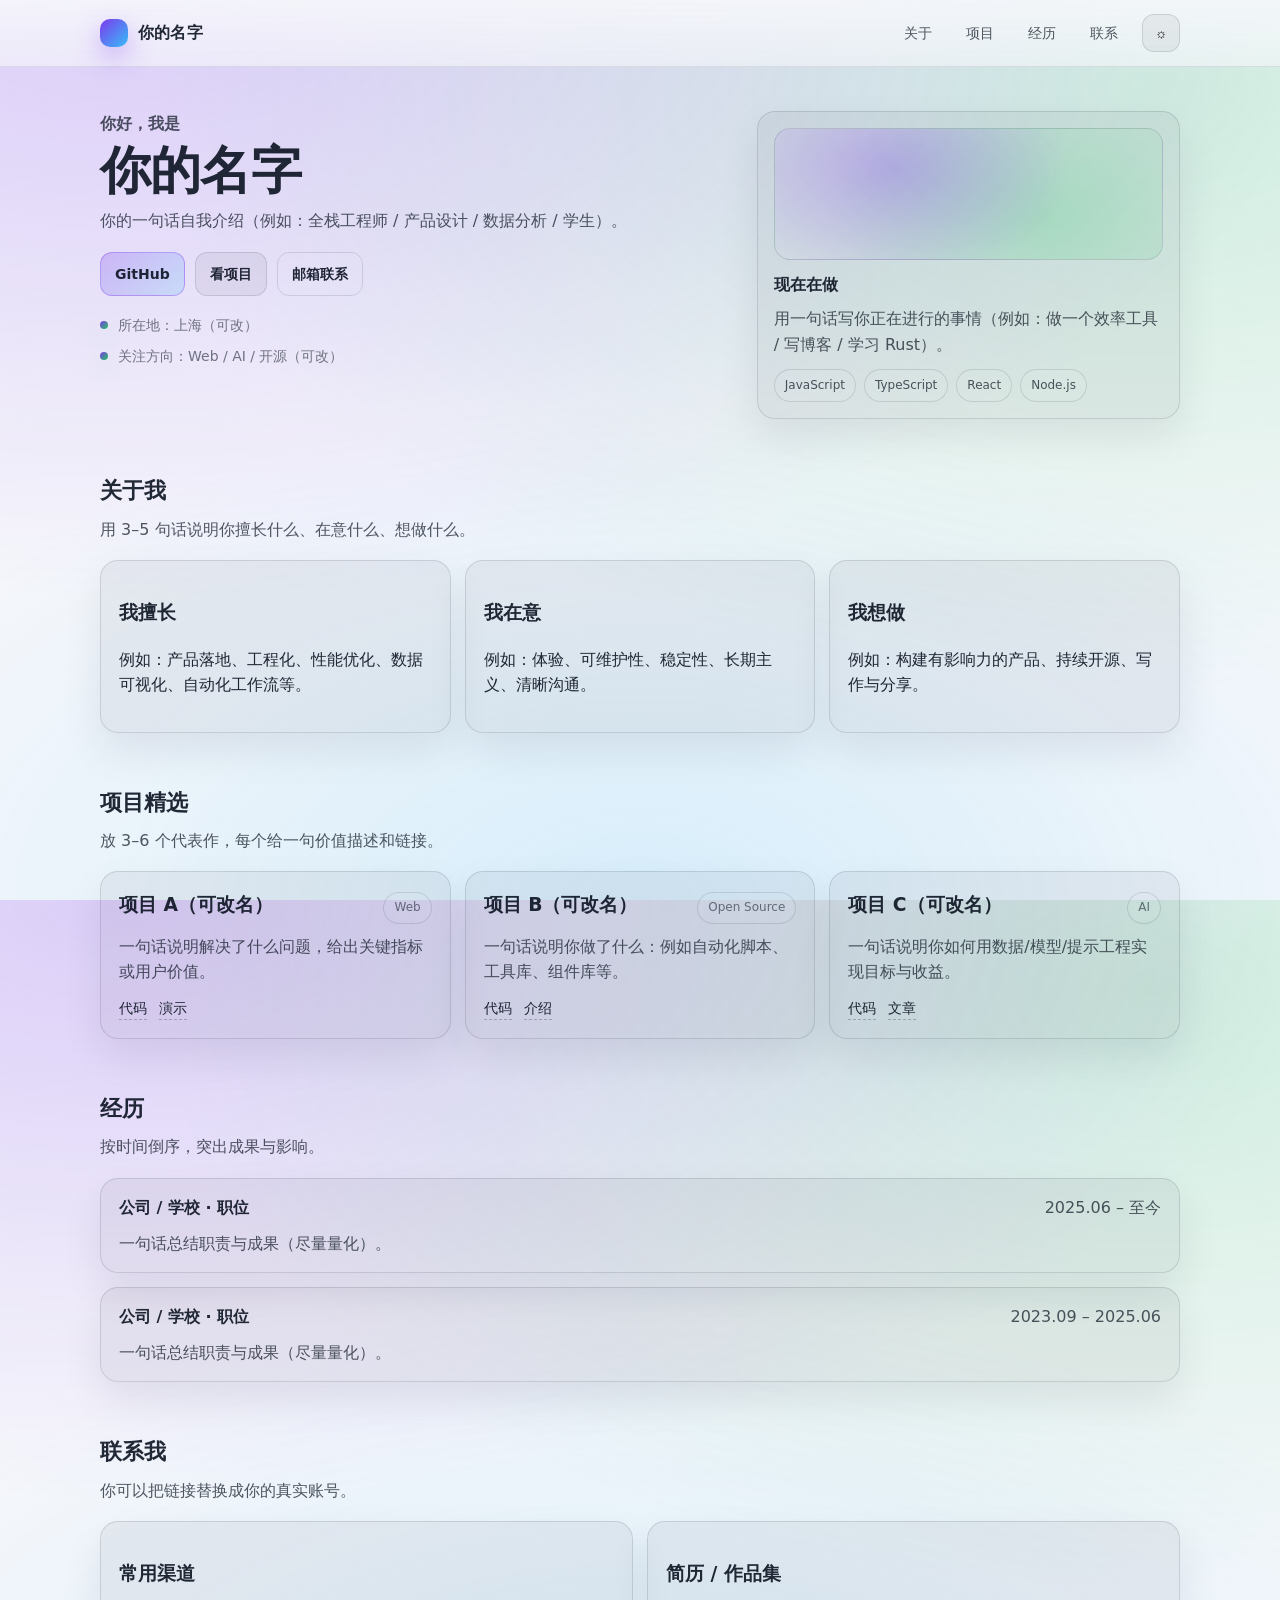
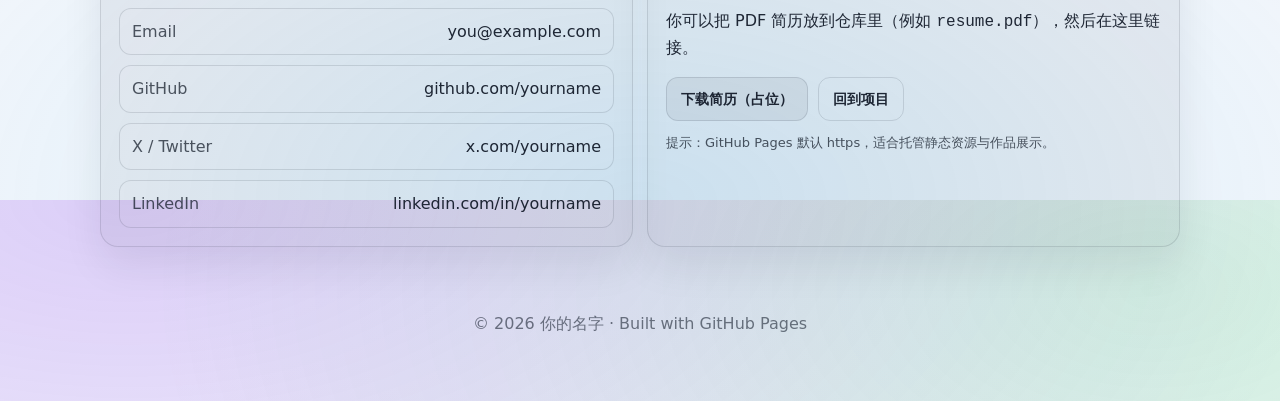
==== public/index.html @ fe791e88 "Init personal homepage" ====
<!doctype html>
<html lang="zh-CN">
  <head>
    <meta charset="UTF-8" />
    <meta name="viewport" content="width=device-width, initial-scale=1" />
    <meta name="color-scheme" content="light dark" />

    <title>你的名字 · 个人主页</title>
    <meta
      name="description"
      content="你的名字的个人主页：关于我、项目、经历与联系方式。"
    />

    <meta property="og:title" content="你的名字 · 个人主页" />
    <meta
      property="og:description"
      content="关于我、项目、经历与联系方式。"
    />
    <meta property="og:type" content="website" />

    <link rel="icon" href="./assets/favicon.svg" type="image/svg+xml" />
    <link rel="stylesheet" href="./assets/style.css" />
    <script defer src="./assets/main.js"></script>
  </head>

  <body>
    <a class="skip" href="#content">跳到主要内容</a>

    <header class="top">
      <div class="container top-inner">
        <a class="brand" href="/" aria-label="返回首页">
          <span class="brand-mark" aria-hidden="true"></span>
          <span class="brand-text">你的名字</span>
        </a>

        <nav class="nav" aria-label="主导航">
          <a href="#about">关于</a>
          <a href="#projects">项目</a>
          <a href="#timeline">经历</a>
          <a href="#contact">联系</a>
          <button class="icon-btn" type="button" data-theme-toggle>
            <span class="icon" aria-hidden="true">☾</span>
            <span class="sr-only">切换主题</span>
          </button>
        </nav>
      </div>
    </header>

    <main id="content" class="container">
      <section class="hero">
        <div class="hero-grid">
          <div>
            <p class="kicker">你好，我是</p>
            <h1 class="title">你的名字</h1>
            <p class="subtitle">
              你的一句话自我介绍（例如：全栈工程师 / 产品设计 / 数据分析 / 学生）。
            </p>

            <div class="cta">
              <a class="btn primary" href="https://github.com/yourname" target="_blank" rel="noreferrer">
                GitHub
              </a>
              <a class="btn" href="#projects">看项目</a>
              <a class="btn ghost" href="mailto:you@example.com">邮箱联系</a>
            </div>

            <ul class="meta">
              <li>
                <span class="dot" aria-hidden="true"></span>
                <span>所在地：上海（可改）</span>
              </li>
              <li>
                <span class="dot" aria-hidden="true"></span>
                <span>关注方向：Web / AI / 开源（可改）</span>
              </li>
            </ul>
          </div>

          <aside class="card hero-card" aria-label="快速信息">
            <div class="avatar" role="img" aria-label="头像占位"></div>
            <div class="hero-card-body">
              <p class="hero-card-title">现在在做</p>
              <p class="hero-card-text">
                用一句话写你正在进行的事情（例如：做一个效率工具 / 写博客 / 学习 Rust）。
              </p>
              <div class="chips" aria-label="技能标签">
                <span class="chip">JavaScript</span>
                <span class="chip">TypeScript</span>
                <span class="chip">React</span>
                <span class="chip">Node.js</span>
              </div>
            </div>
          </aside>
        </div>
      </section>

      <section id="about" class="section">
        <div class="section-head">
          <h2>关于我</h2>
          <p>用 3–5 句话说明你擅长什么、在意什么、想做什么。</p>
        </div>

        <div class="grid-3">
          <article class="card">
            <h3>我擅长</h3>
            <p>
              例如：产品落地、工程化、性能优化、数据可视化、自动化工作流等。
            </p>
          </article>
          <article class="card">
            <h3>我在意</h3>
            <p>例如：体验、可维护性、稳定性、长期主义、清晰沟通。</p>
          </article>
          <article class="card">
            <h3>我想做</h3>
            <p>例如：构建有影响力的产品、持续开源、写作与分享。</p>
          </article>
        </div>
      </section>

      <section id="projects" class="section">
        <div class="section-head">
          <h2>项目精选</h2>
          <p>放 3–6 个代表作，每个给一句价值描述和链接。</p>
        </div>

        <div class="project-list" data-projects>
          <article class="card project">
            <div class="project-top">
              <h3>项目 A（可改名）</h3>
              <span class="pill">Web</span>
            </div>
            <p>一句话说明解决了什么问题，给出关键指标或用户价值。</p>
            <div class="links">
              <a href="https://github.com/yourname/project-a" target="_blank" rel="noreferrer"
                >代码</a
              >
              <a href="https://example.com" target="_blank" rel="noreferrer">演示</a>
            </div>
          </article>

          <article class="card project">
            <div class="project-top">
              <h3>项目 B（可改名）</h3>
              <span class="pill">Open Source</span>
            </div>
            <p>一句话说明你做了什么：例如自动化脚本、工具库、组件库等。</p>
            <div class="links">
              <a href="https://github.com/yourname/project-b" target="_blank" rel="noreferrer"
                >代码</a
              >
              <a href="https://example.com" target="_blank" rel="noreferrer">介绍</a>
            </div>
          </article>

          <article class="card project">
            <div class="project-top">
              <h3>项目 C（可改名）</h3>
              <span class="pill">AI</span>
            </div>
            <p>一句话说明你如何用数据/模型/提示工程实现目标与收益。</p>
            <div class="links">
              <a href="https://github.com/yourname/project-c" target="_blank" rel="noreferrer"
                >代码</a
              >
              <a href="https://example.com" target="_blank" rel="noreferrer">文章</a>
            </div>
          </article>
        </div>
      </section>

      <section id="timeline" class="section">
        <div class="section-head">
          <h2>经历</h2>
          <p>按时间倒序，突出成果与影响。</p>
        </div>

        <ol class="timeline">
          <li class="card timeline-item">
            <div class="timeline-head">
              <h3>公司 / 学校 · 职位</h3>
              <span class="muted">2025.06 – 至今</span>
            </div>
            <p>一句话总结职责与成果（尽量量化）。</p>
          </li>
          <li class="card timeline-item">
            <div class="timeline-head">
              <h3>公司 / 学校 · 职位</h3>
              <span class="muted">2023.09 – 2025.06</span>
            </div>
            <p>一句话总结职责与成果（尽量量化）。</p>
          </li>
        </ol>
      </section>

      <section id="contact" class="section">
        <div class="section-head">
          <h2>联系我</h2>
          <p>你可以把链接替换成你的真实账号。</p>
        </div>

        <div class="grid-2">
          <div class="card">
            <h3>常用渠道</h3>
            <ul class="contact">
              <li>
                <span class="muted">Email</span>
                <a href="mailto:you@example.com">you@example.com</a>
              </li>
              <li>
                <span class="muted">GitHub</span>
                <a href="https://github.com/yourname" target="_blank" rel="noreferrer"
                  >github.com/yourname</a
                >
              </li>
              <li>
                <span class="muted">X / Twitter</span>
                <a href="https://x.com/yourname" target="_blank" rel="noreferrer"
                  >x.com/yourname</a
                >
              </li>
              <li>
                <span class="muted">LinkedIn</span>
                <a
                  href="https://www.linkedin.com/in/yourname"
                  target="_blank"
                  rel="noreferrer"
                  >linkedin.com/in/yourname</a
                >
              </li>
            </ul>
          </div>

          <div class="card">
            <h3>简历 / 作品集</h3>
            <p>
              你可以把 PDF 简历放到仓库里（例如 <code>resume.pdf</code>），然后在这里链接。
            </p>
            <div class="cta">
              <a class="btn" href="#" aria-disabled="true">下载简历（占位）</a>
              <a class="btn ghost" href="#projects">回到项目</a>
            </div>
            <p class="fine muted">
              提示：GitHub Pages 默认 https，适合托管静态资源与作品展示。
            </p>
          </div>
        </div>
      </section>

      <footer class="footer">
        <p>
          © <span data-year></span> 你的名字 · Built with GitHub Pages
        </p>
      </footer>
    </main>
  </body>
</html>
---- public/assets/style.css ----
:root {
  --bg: #0b1220;
  --panel: rgba(255, 255, 255, 0.06);
  --panel-strong: rgba(255, 255, 255, 0.1);
  --text: rgba(255, 255, 255, 0.9);
  --muted: rgba(255, 255, 255, 0.7);
  --faint: rgba(255, 255, 255, 0.55);
  --border: rgba(255, 255, 255, 0.12);
  --brand: #7c3aed;
  --brand-2: #22c55e;
  --shadow: 0 18px 40px rgba(0, 0, 0, 0.35);

  --radius: 18px;
  --radius-sm: 12px;
  --max: 1080px;

  --font: ui-sans-serif, system-ui, -apple-system, "Segoe UI", Roboto,
    "PingFang SC", "Hiragino Sans GB", "Noto Sans CJK SC", "Microsoft YaHei",
    "Helvetica Neue", Arial, "Apple Color Emoji", "Segoe UI Emoji";
}

html[data-theme="light"] {
  --bg: #f6f7fb;
  --panel: rgba(10, 18, 32, 0.05);
  --panel-strong: rgba(10, 18, 32, 0.08);
  --text: rgba(10, 18, 32, 0.9);
  --muted: rgba(10, 18, 32, 0.7);
  --faint: rgba(10, 18, 32, 0.55);
  --border: rgba(10, 18, 32, 0.12);
  --shadow: 0 18px 40px rgba(10, 18, 32, 0.08);
}

* {
  box-sizing: border-box;
}

html,
body {
  height: 100%;
}

body {
  margin: 0;
  font-family: var(--font);
  color: var(--text);
  background:
    radial-gradient(1200px 600px at 10% 0%, rgba(124, 58, 237, 0.22), transparent),
    radial-gradient(1000px 600px at 90% 10%, rgba(34, 197, 94, 0.18), transparent),
    radial-gradient(900px 500px at 50% 100%, rgba(56, 189, 248, 0.16), transparent),
    var(--bg);
  line-height: 1.6;
}

a {
  color: inherit;
  text-decoration: none;
}

a:hover {
  text-decoration: underline;
}

.container {
  width: min(var(--max), calc(100% - 40px));
  margin: 0 auto;
}

.skip {
  position: absolute;
  left: -999px;
  top: 12px;
  padding: 10px 12px;
  background: var(--panel-strong);
  border: 1px solid var(--border);
  border-radius: 10px;
}

.skip:focus {
  left: 12px;
}

.top {
  position: sticky;
  top: 0;
  z-index: 10;
  backdrop-filter: blur(14px);
  background: linear-gradient(
    to bottom,
    rgba(5, 10, 18, 0.65),
    rgba(5, 10, 18, 0.25)
  );
  border-bottom: 1px solid var(--border);
}

html[data-theme="light"] .top {
  background: linear-gradient(
    to bottom,
    rgba(246, 247, 251, 0.9),
    rgba(246, 247, 251, 0.6)
  );
}

.top-inner {
  display: flex;
  align-items: center;
  justify-content: space-between;
  padding: 14px 0;
  gap: 14px;
}

.brand {
  display: flex;
  align-items: center;
  gap: 10px;
  font-weight: 700;
  letter-spacing: 0.2px;
}

.brand-mark {
  width: 28px;
  height: 28px;
  border-radius: 10px;
  background: linear-gradient(135deg, var(--brand), #38bdf8);
  box-shadow: 0 10px 26px rgba(124, 58, 237, 0.35);
}

.nav {
  display: flex;
  align-items: center;
  gap: 14px;
  font-size: 14px;
}

.nav a {
  padding: 8px 10px;
  border-radius: 10px;
  color: var(--muted);
  text-decoration: none;
}

.nav a:hover {
  background: var(--panel);
  color: var(--text);
}

.icon-btn {
  display: inline-flex;
  align-items: center;
  justify-content: center;
  width: 38px;
  height: 38px;
  border-radius: 12px;
  border: 1px solid var(--border);
  background: var(--panel);
  cursor: pointer;
}

.icon-btn:hover {
  background: var(--panel-strong);
}

.sr-only {
  position: absolute;
  width: 1px;
  height: 1px;
  padding: 0;
  margin: -1px;
  overflow: hidden;
  clip: rect(0, 0, 0, 0);
  white-space: nowrap;
  border: 0;
}

.hero {
  padding: 44px 0 10px;
}

.hero-grid {
  display: grid;
  grid-template-columns: 1.5fr 1fr;
  gap: 22px;
  align-items: start;
}

.kicker {
  margin: 0 0 6px;
  color: var(--muted);
  font-weight: 600;
}

.title {
  margin: 0 0 10px;
  font-size: clamp(38px, 4vw, 56px);
  line-height: 1.08;
  letter-spacing: -0.8px;
}

.subtitle {
  margin: 0 0 18px;
  color: var(--muted);
  font-size: 16px;
  max-width: 60ch;
}

.cta {
  display: flex;
  flex-wrap: wrap;
  gap: 10px;
  align-items: center;
}

.btn {
  display: inline-flex;
  align-items: center;
  justify-content: center;
  padding: 10px 14px;
  border-radius: 12px;
  border: 1px solid var(--border);
  background: var(--panel);
  text-decoration: none;
  font-weight: 600;
  font-size: 14px;
  gap: 8px;
}

.btn:hover {
  background: var(--panel-strong);
  text-decoration: none;
}

.btn.primary {
  border-color: rgba(124, 58, 237, 0.35);
  background: linear-gradient(135deg, rgba(124, 58, 237, 0.25), rgba(56, 189, 248, 0.18));
}

.btn.ghost {
  background: transparent;
}

.meta {
  margin: 18px 0 0;
  padding: 0;
  list-style: none;
  display: grid;
  gap: 8px;
  color: var(--faint);
  font-size: 14px;
}

.meta li {
  display: flex;
  align-items: center;
  gap: 10px;
}

.dot {
  width: 8px;
  height: 8px;
  border-radius: 999px;
  background: linear-gradient(135deg, var(--brand), var(--brand-2));
  box-shadow: 0 10px 20px rgba(34, 197, 94, 0.2);
}

.card {
  background: var(--panel);
  border: 1px solid var(--border);
  border-radius: var(--radius);
  padding: 18px;
  box-shadow: var(--shadow);
}

.hero-card {
  padding: 16px;
}

.avatar {
  height: 132px;
  border-radius: 16px;
  border: 1px solid var(--border);
  background:
    radial-gradient(180px 120px at 30% 30%, rgba(124, 58, 237, 0.3), transparent),
    radial-gradient(220px 160px at 70% 70%, rgba(34, 197, 94, 0.22), transparent),
    linear-gradient(135deg, rgba(255, 255, 255, 0.08), rgba(255, 255, 255, 0.02));
}

.hero-card-body {
  padding-top: 12px;
}

.hero-card-title {
  margin: 0;
  font-weight: 800;
}

.hero-card-text {
  margin: 8px 0 12px;
  color: var(--muted);
}

.chips {
  display: flex;
  flex-wrap: wrap;
  gap: 8px;
}

.chip {
  padding: 6px 10px;
  border-radius: 999px;
  border: 1px solid var(--border);
  background: rgba(255, 255, 255, 0.04);
  font-size: 12px;
  color: var(--muted);
}

.section {
  padding: 44px 0 8px;
}

.section-head {
  display: grid;
  gap: 8px;
  margin-bottom: 18px;
}

.section-head h2,
.section-head h1 {
  margin: 0;
  font-size: 22px;
}

.section-head p {
  margin: 0;
  color: var(--muted);
}

.grid-3 {
  display: grid;
  grid-template-columns: repeat(3, 1fr);
  gap: 14px;
}

.grid-2 {
  display: grid;
  grid-template-columns: 1fr 1fr;
  gap: 14px;
}

.project-list {
  display: grid;
  grid-template-columns: repeat(3, 1fr);
  gap: 14px;
}

.project-top {
  display: flex;
  align-items: baseline;
  justify-content: space-between;
  gap: 10px;
}

.project h3 {
  margin: 0;
}

.project p {
  margin: 10px 0 12px;
  color: var(--muted);
}

.pill {
  font-size: 12px;
  padding: 5px 10px;
  border-radius: 999px;
  border: 1px solid var(--border);
  color: var(--faint);
  background: rgba(255, 255, 255, 0.03);
  white-space: nowrap;
}

.links {
  display: flex;
  gap: 12px;
  font-size: 14px;
}

.links a {
  color: var(--text);
  text-decoration: none;
  border-bottom: 1px dashed rgba(255, 255, 255, 0.25);
}

html[data-theme="light"] .links a {
  border-bottom-color: rgba(10, 18, 32, 0.25);
}

.links a:hover {
  border-bottom-style: solid;
}

.timeline {
  list-style: none;
  padding: 0;
  margin: 0;
  display: grid;
  gap: 14px;
}

.timeline-item {
  padding: 16px 18px;
}

.timeline-head {
  display: flex;
  align-items: baseline;
  justify-content: space-between;
  gap: 14px;
}

.timeline-item h3 {
  margin: 0;
  font-size: 16px;
}

.timeline-item p {
  margin: 10px 0 0;
  color: var(--muted);
}

.muted {
  color: var(--muted);
}

.fine {
  margin: 12px 0 0;
  font-size: 13px;
}

.contact {
  margin: 0;
  padding: 0;
  list-style: none;
  display: grid;
  gap: 10px;
}

.contact li {
  display: flex;
  align-items: center;
  justify-content: space-between;
  gap: 12px;
  padding: 10px 12px;
  border: 1px solid var(--border);
  border-radius: var(--radius-sm);
  background: rgba(255, 255, 255, 0.03);
}

.footer {
  padding: 40px 0 48px;
  color: var(--faint);
  text-align: center;
}

code {
  font-family: ui-monospace, SFMono-Regular, Menlo, Monaco, Consolas,
    "Liberation Mono", "Courier New", monospace;
}

@media (max-width: 920px) {
  .hero-grid {
    grid-template-columns: 1fr;
  }
  .project-list {
    grid-template-columns: 1fr;
  }
  .grid-3 {
    grid-template-columns: 1fr;
  }
  .grid-2 {
    grid-template-columns: 1fr;
  }
  .nav a {
    display: none;
  }
}
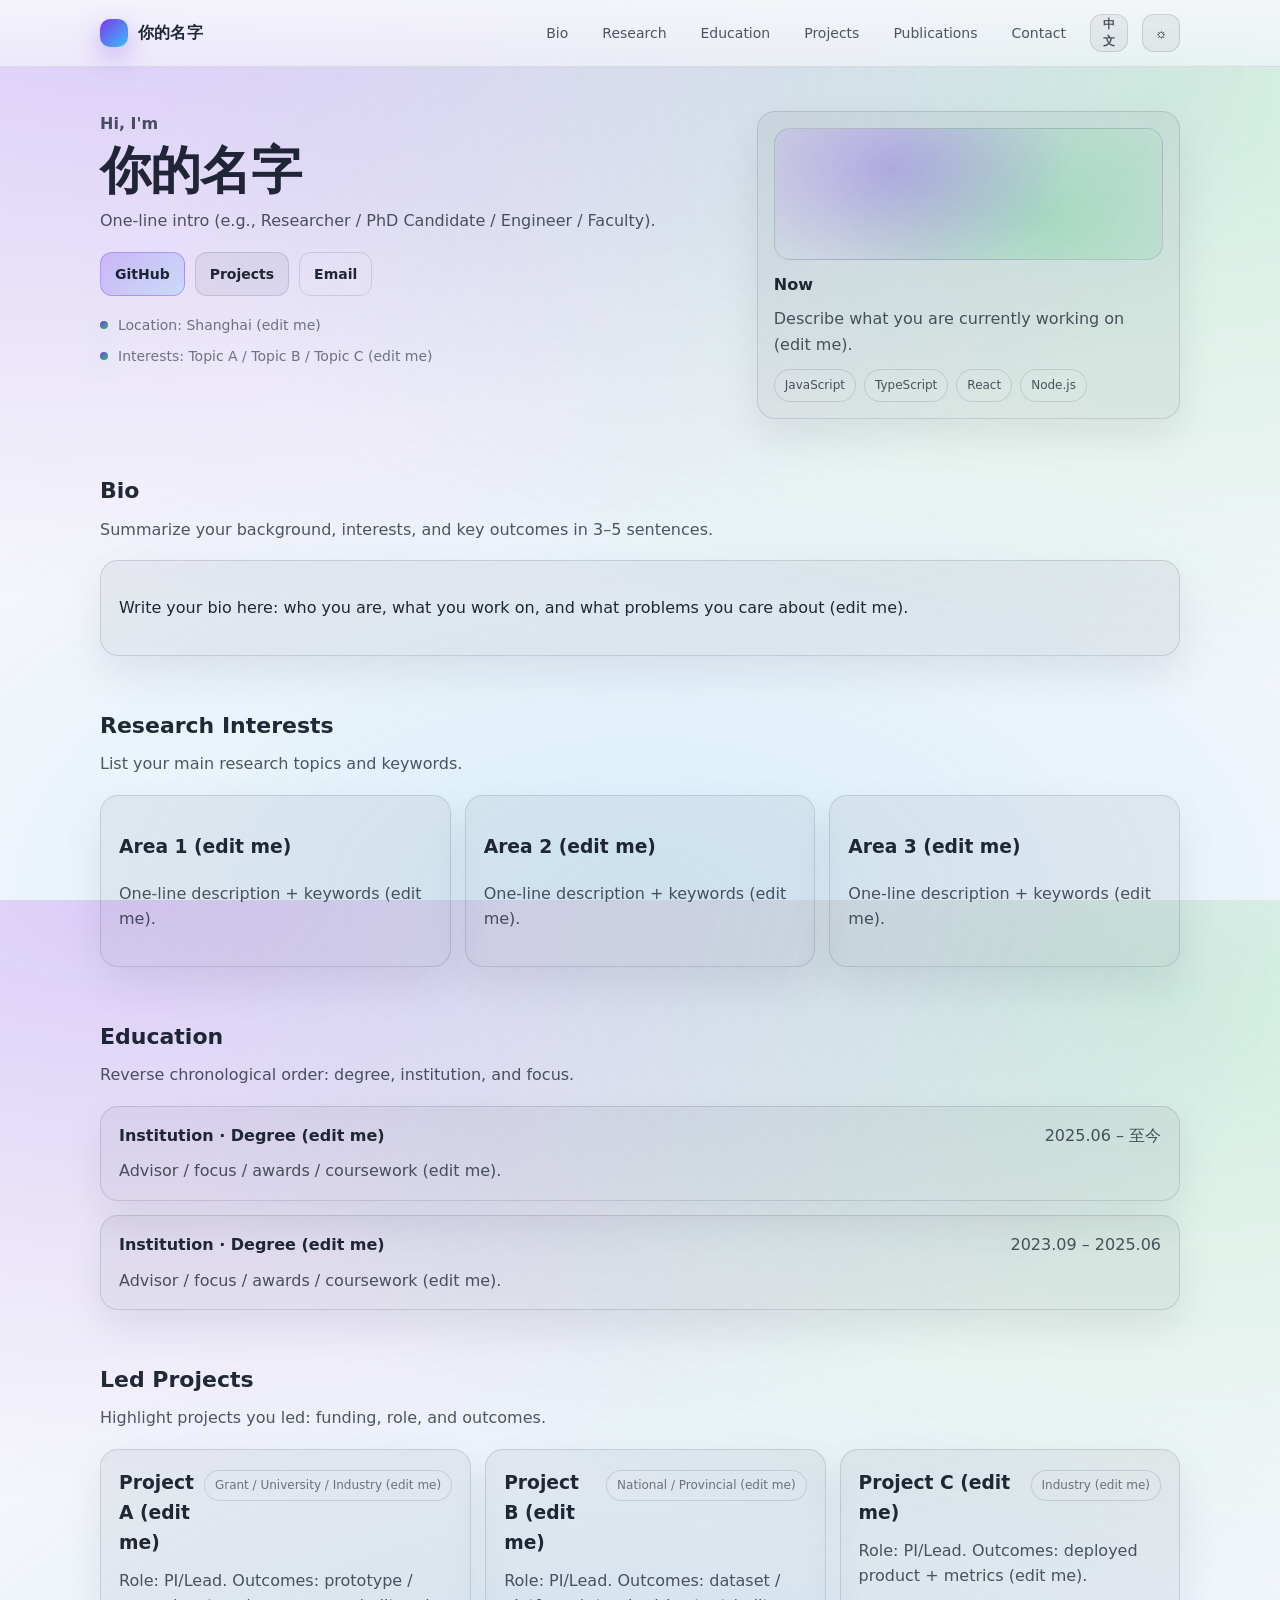
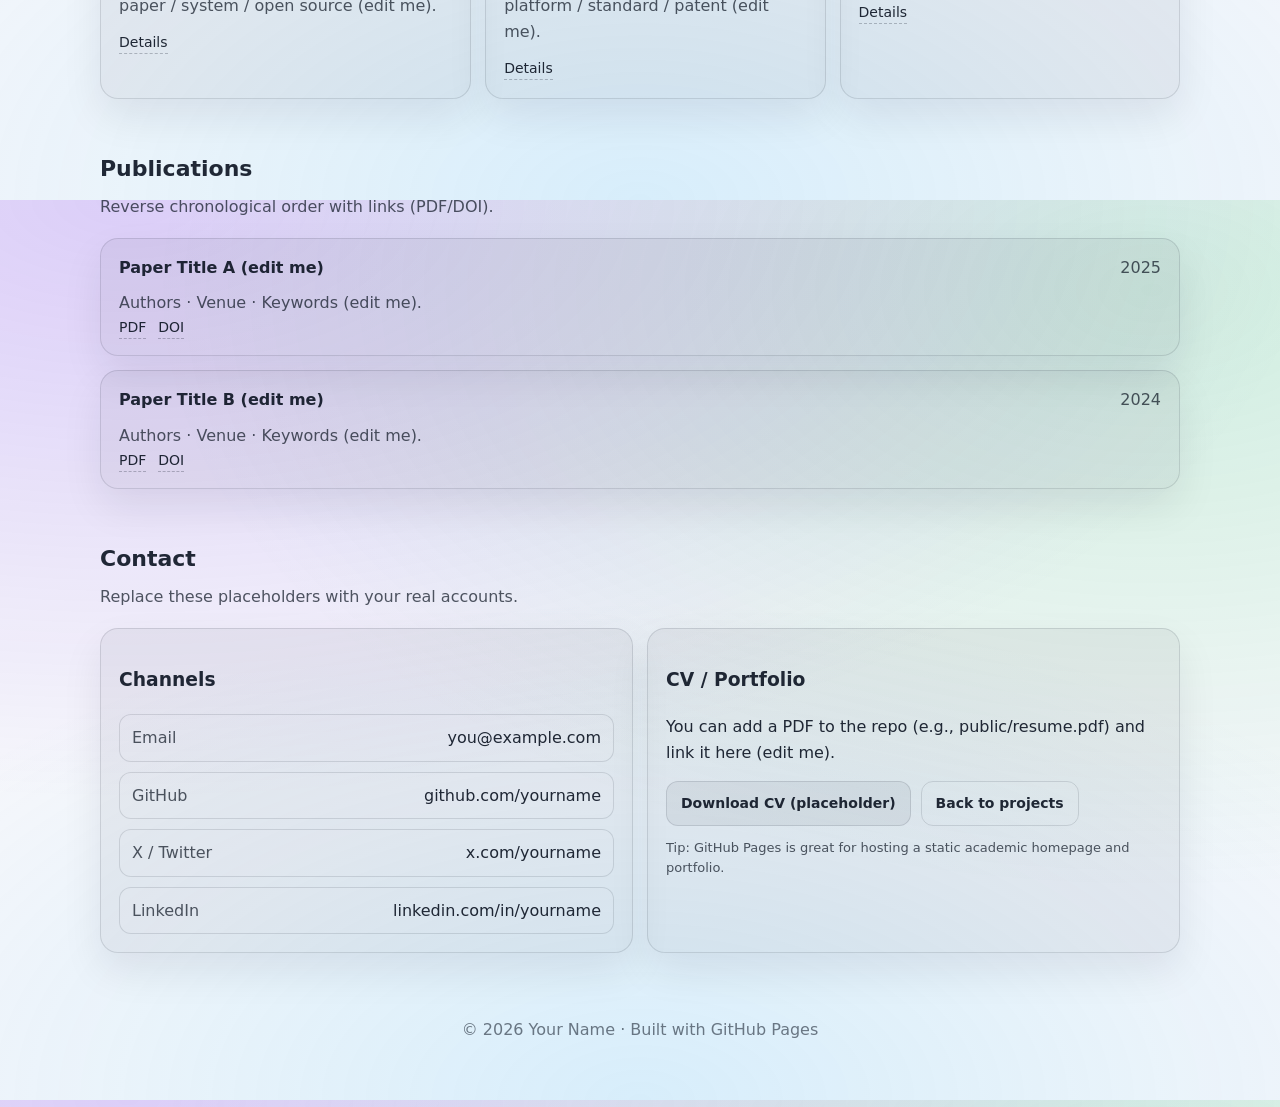
==== commit 24542f87: "Add bilingual (ZH/EN) sections" ====
--- a/public/index.html
+++ b/public/index.html
@@ -1,20 +1,18 @@
 <!doctype html>
-<html lang="zh-CN">
+<html lang="zh-CN" data-lang="zh">
   <head>
     <meta charset="UTF-8" />
     <meta name="viewport" content="width=device-width, initial-scale=1" />
     <meta name="color-scheme" content="light dark" />
 
-    <title>你的名字 · 个人主页</title>
-    <meta
-      name="description"
-      content="你的名字的个人主页：关于我、项目、经历与联系方式。"
-    />
-
-    <meta property="og:title" content="你的名字 · 个人主页" />
+    <title data-i18n="meta.title">你的名字 · 个人主页</title>
+    <meta name="description" data-i18n-content="meta.description" content="" />
+
+    <meta property="og:title" data-i18n-content="meta.ogTitle" content="" />
     <meta
       property="og:description"
-      content="关于我、项目、经历与联系方式。"
+      data-i18n-content="meta.ogDescription"
+      content=""
     />
     <meta property="og:type" content="website" />
 
@@ -24,7 +22,7 @@
   </head>
 
   <body>
-    <a class="skip" href="#content">跳到主要内容</a>
+    <a class="skip" href="#content" data-i18n="a11y.skip">跳到主要内容</a>
 
     <header class="top">
       <div class="container top-inner">
@@ -34,13 +32,20 @@
         </a>
 
         <nav class="nav" aria-label="主导航">
-          <a href="#about">关于</a>
-          <a href="#projects">项目</a>
-          <a href="#timeline">经历</a>
-          <a href="#contact">联系</a>
+          <a href="#bio" data-i18n="nav.bio">简介</a>
+          <a href="#research" data-i18n="nav.research">研究方向</a>
+          <a href="#education" data-i18n="nav.education">教育背景</a>
+          <a href="#projects" data-i18n="nav.projects">主持项目</a>
+          <a href="#publications" data-i18n="nav.publications">发表论文</a>
+          <a href="#contact" data-i18n="nav.contact">联系</a>
+
+          <button class="icon-btn" type="button" data-lang-toggle>
+            <span class="lang" aria-hidden="true">EN</span>
+            <span class="sr-only" data-i18n="a11y.toggleLang">切换语言</span>
+          </button>
           <button class="icon-btn" type="button" data-theme-toggle>
             <span class="icon" aria-hidden="true">☾</span>
-            <span class="sr-only">切换主题</span>
+            <span class="sr-only" data-i18n="a11y.toggleTheme">切换主题</span>
           </button>
         </nav>
       </div>
@@ -50,28 +55,26 @@
       <section class="hero">
         <div class="hero-grid">
           <div>
-            <p class="kicker">你好，我是</p>
+            <p class="kicker" data-i18n="hero.kicker">你好，我是</p>
             <h1 class="title">你的名字</h1>
-            <p class="subtitle">
-              你的一句话自我介绍（例如：全栈工程师 / 产品设计 / 数据分析 / 学生）。
-            </p>
+            <p class="subtitle" data-i18n="hero.subtitle"></p>
 
             <div class="cta">
               <a class="btn primary" href="https://github.com/yourname" target="_blank" rel="noreferrer">
-                GitHub
+                <span data-i18n="hero.github">GitHub</span>
               </a>
-              <a class="btn" href="#projects">看项目</a>
-              <a class="btn ghost" href="mailto:you@example.com">邮箱联系</a>
+              <a class="btn" href="#projects" data-i18n="hero.viewProjects">看项目</a>
+              <a class="btn ghost" href="mailto:you@example.com" data-i18n="hero.email">邮箱联系</a>
             </div>
 
             <ul class="meta">
               <li>
                 <span class="dot" aria-hidden="true"></span>
-                <span>所在地：上海（可改）</span>
+                <span data-i18n="hero.location">所在地：上海（可改）</span>
               </li>
               <li>
                 <span class="dot" aria-hidden="true"></span>
-                <span>关注方向：Web / AI / 开源（可改）</span>
+                <span data-i18n="hero.focus">关注方向：Web / AI / 开源（可改）</span>
               </li>
             </ul>
           </div>
@@ -79,10 +82,8 @@
           <aside class="card hero-card" aria-label="快速信息">
             <div class="avatar" role="img" aria-label="头像占位"></div>
             <div class="hero-card-body">
-              <p class="hero-card-title">现在在做</p>
-              <p class="hero-card-text">
-                用一句话写你正在进行的事情（例如：做一个效率工具 / 写博客 / 学习 Rust）。
-              </p>
+              <p class="hero-card-title" data-i18n="hero.nowTitle">现在在做</p>
+              <p class="hero-card-text" data-i18n="hero.nowText"></p>
               <div class="chips" aria-label="技能标签">
                 <span class="chip">JavaScript</span>
                 <span class="chip">TypeScript</span>
@@ -94,114 +95,153 @@
         </div>
       </section>
 
-      <section id="about" class="section">
-        <div class="section-head">
-          <h2>关于我</h2>
-          <p>用 3–5 句话说明你擅长什么、在意什么、想做什么。</p>
+      <section id="bio" class="section">
+        <div class="section-head">
+          <h2 data-i18n="bio.title">个人简介</h2>
+          <p data-i18n="bio.lead"></p>
+        </div>
+
+        <article class="card">
+          <p data-i18n="bio.body"></p>
+        </article>
+      </section>
+
+      <section id="research" class="section">
+        <div class="section-head">
+          <h2 data-i18n="research.title">研究方向</h2>
+          <p data-i18n="research.lead"></p>
         </div>
 
         <div class="grid-3">
           <article class="card">
-            <h3>我擅长</h3>
-            <p>
-              例如：产品落地、工程化、性能优化、数据可视化、自动化工作流等。
-            </p>
+            <h3 data-i18n="research.r1.title">方向一</h3>
+            <p class="muted" data-i18n="research.r1.body"></p>
           </article>
           <article class="card">
-            <h3>我在意</h3>
-            <p>例如：体验、可维护性、稳定性、长期主义、清晰沟通。</p>
+            <h3 data-i18n="research.r2.title">方向二</h3>
+            <p class="muted" data-i18n="research.r2.body"></p>
           </article>
           <article class="card">
-            <h3>我想做</h3>
-            <p>例如：构建有影响力的产品、持续开源、写作与分享。</p>
-          </article>
-        </div>
+            <h3 data-i18n="research.r3.title">方向三</h3>
+            <p class="muted" data-i18n="research.r3.body"></p>
+          </article>
+        </div>
+      </section>
+
+      <section id="education" class="section">
+        <div class="section-head">
+          <h2 data-i18n="edu.title">教育背景</h2>
+          <p data-i18n="edu.lead"></p>
+        </div>
+
+        <ol class="timeline">
+          <li class="card timeline-item">
+            <div class="timeline-head">
+              <h3 data-i18n="edu.e1.title">学校 · 学位</h3>
+              <span class="muted">2025.06 – 至今</span>
+            </div>
+            <p data-i18n="edu.e1.body"></p>
+          </li>
+          <li class="card timeline-item">
+            <div class="timeline-head">
+              <h3 data-i18n="edu.e2.title">学校 · 学位</h3>
+              <span class="muted">2023.09 – 2025.06</span>
+            </div>
+            <p data-i18n="edu.e2.body"></p>
+          </li>
+        </ol>
       </section>
 
       <section id="projects" class="section">
         <div class="section-head">
-          <h2>项目精选</h2>
-          <p>放 3–6 个代表作，每个给一句价值描述和链接。</p>
-        </div>
-
-        <div class="project-list" data-projects>
+          <h2 data-i18n="projects.title">主持项目</h2>
+          <p data-i18n="projects.lead"></p>
+        </div>
+
+        <div class="project-list">
           <article class="card project">
             <div class="project-top">
-              <h3>项目 A（可改名）</h3>
-              <span class="pill">Web</span>
-            </div>
-            <p>一句话说明解决了什么问题，给出关键指标或用户价值。</p>
-            <div class="links">
-              <a href="https://github.com/yourname/project-a" target="_blank" rel="noreferrer"
-                >代码</a
-              >
-              <a href="https://example.com" target="_blank" rel="noreferrer">演示</a>
+              <h3 data-i18n="projects.p1.title">项目名称 A</h3>
+              <span class="pill" data-i18n="projects.p1.tag">基金/校级/企业合作</span>
+            </div>
+            <p data-i18n="projects.p1.body"></p>
+            <div class="links">
+              <a href="https://example.com" target="_blank" rel="noreferrer" data-i18n="projects.link.more"
+                >详情</a
+              >
             </div>
           </article>
 
           <article class="card project">
             <div class="project-top">
-              <h3>项目 B（可改名）</h3>
-              <span class="pill">Open Source</span>
-            </div>
-            <p>一句话说明你做了什么：例如自动化脚本、工具库、组件库等。</p>
-            <div class="links">
-              <a href="https://github.com/yourname/project-b" target="_blank" rel="noreferrer"
-                >代码</a
-              >
-              <a href="https://example.com" target="_blank" rel="noreferrer">介绍</a>
+              <h3 data-i18n="projects.p2.title">项目名称 B</h3>
+              <span class="pill" data-i18n="projects.p2.tag">国家/省部级</span>
+            </div>
+            <p data-i18n="projects.p2.body"></p>
+            <div class="links">
+              <a href="https://example.com" target="_blank" rel="noreferrer" data-i18n="projects.link.more"
+                >详情</a
+              >
             </div>
           </article>
 
           <article class="card project">
             <div class="project-top">
-              <h3>项目 C（可改名）</h3>
-              <span class="pill">AI</span>
-            </div>
-            <p>一句话说明你如何用数据/模型/提示工程实现目标与收益。</p>
-            <div class="links">
-              <a href="https://github.com/yourname/project-c" target="_blank" rel="noreferrer"
-                >代码</a
-              >
-              <a href="https://example.com" target="_blank" rel="noreferrer">文章</a>
-            </div>
-          </article>
-        </div>
-      </section>
-
-      <section id="timeline" class="section">
-        <div class="section-head">
-          <h2>经历</h2>
-          <p>按时间倒序，突出成果与影响。</p>
+              <h3 data-i18n="projects.p3.title">项目名称 C</h3>
+              <span class="pill" data-i18n="projects.p3.tag">企业合作</span>
+            </div>
+            <p data-i18n="projects.p3.body"></p>
+            <div class="links">
+              <a href="https://example.com" target="_blank" rel="noreferrer" data-i18n="projects.link.more"
+                >详情</a
+              >
+            </div>
+          </article>
+        </div>
+      </section>
+
+      <section id="publications" class="section">
+        <div class="section-head">
+          <h2 data-i18n="pubs.title">发表论文</h2>
+          <p data-i18n="pubs.lead"></p>
         </div>
 
         <ol class="timeline">
           <li class="card timeline-item">
             <div class="timeline-head">
-              <h3>公司 / 学校 · 职位</h3>
-              <span class="muted">2025.06 – 至今</span>
-            </div>
-            <p>一句话总结职责与成果（尽量量化）。</p>
-          </li>
-          <li class="card timeline-item">
-            <div class="timeline-head">
-              <h3>公司 / 学校 · 职位</h3>
-              <span class="muted">2023.09 – 2025.06</span>
-            </div>
-            <p>一句话总结职责与成果（尽量量化）。</p>
+              <h3 data-i18n="pubs.a1.title">论文标题 A</h3>
+              <span class="muted">2025</span>
+            </div>
+            <p class="muted" data-i18n="pubs.a1.body"></p>
+            <div class="links">
+              <a href="https://example.com" target="_blank" rel="noreferrer">PDF</a>
+              <a href="https://doi.org/" target="_blank" rel="noreferrer">DOI</a>
+            </div>
+          </li>
+
+          <li class="card timeline-item">
+            <div class="timeline-head">
+              <h3 data-i18n="pubs.a2.title">论文标题 B</h3>
+              <span class="muted">2024</span>
+            </div>
+            <p class="muted" data-i18n="pubs.a2.body"></p>
+            <div class="links">
+              <a href="https://example.com" target="_blank" rel="noreferrer">PDF</a>
+              <a href="https://doi.org/" target="_blank" rel="noreferrer">DOI</a>
+            </div>
           </li>
         </ol>
       </section>
 
       <section id="contact" class="section">
         <div class="section-head">
-          <h2>联系我</h2>
-          <p>你可以把链接替换成你的真实账号。</p>
+          <h2 data-i18n="contact.title">联系我</h2>
+          <p data-i18n="contact.lead"></p>
         </div>
 
         <div class="grid-2">
           <div class="card">
-            <h3>常用渠道</h3>
+            <h3 data-i18n="contact.channels">常用渠道</h3>
             <ul class="contact">
               <li>
                 <span class="muted">Email</span>
@@ -232,24 +272,22 @@
           </div>
 
           <div class="card">
-            <h3>简历 / 作品集</h3>
-            <p>
-              你可以把 PDF 简历放到仓库里（例如 <code>resume.pdf</code>），然后在这里链接。
-            </p>
+            <h3 data-i18n="contact.cvTitle">简历 / 作品集</h3>
+            <p data-i18n="contact.cvBody"></p>
             <div class="cta">
-              <a class="btn" href="#" aria-disabled="true">下载简历（占位）</a>
-              <a class="btn ghost" href="#projects">回到项目</a>
-            </div>
-            <p class="fine muted">
-              提示：GitHub Pages 默认 https，适合托管静态资源与作品展示。
-            </p>
+              <a class="btn" href="#" aria-disabled="true" data-i18n="contact.cvDownload"
+                >下载简历（占位）</a
+              >
+              <a class="btn ghost" href="#projects" data-i18n="contact.backProjects">回到项目</a>
+            </div>
+            <p class="fine muted" data-i18n="contact.tip"></p>
           </div>
         </div>
       </section>
 
       <footer class="footer">
         <p>
-          © <span data-year></span> 你的名字 · Built with GitHub Pages
+          © <span data-year></span> <span data-i18n="footer.text"></span>
         </p>
       </footer>
     </main>
--- a/public/assets/style.css
+++ b/public/assets/style.css
@@ -169,6 +169,13 @@
   clip: rect(0, 0, 0, 0);
   white-space: nowrap;
   border: 0;
+}
+
+.lang {
+  font-weight: 800;
+  font-size: 12px;
+  letter-spacing: 0.2px;
+  color: var(--muted);
 }
 
 .hero {
@@ -482,4 +489,3 @@
     display: none;
   }
 }
-
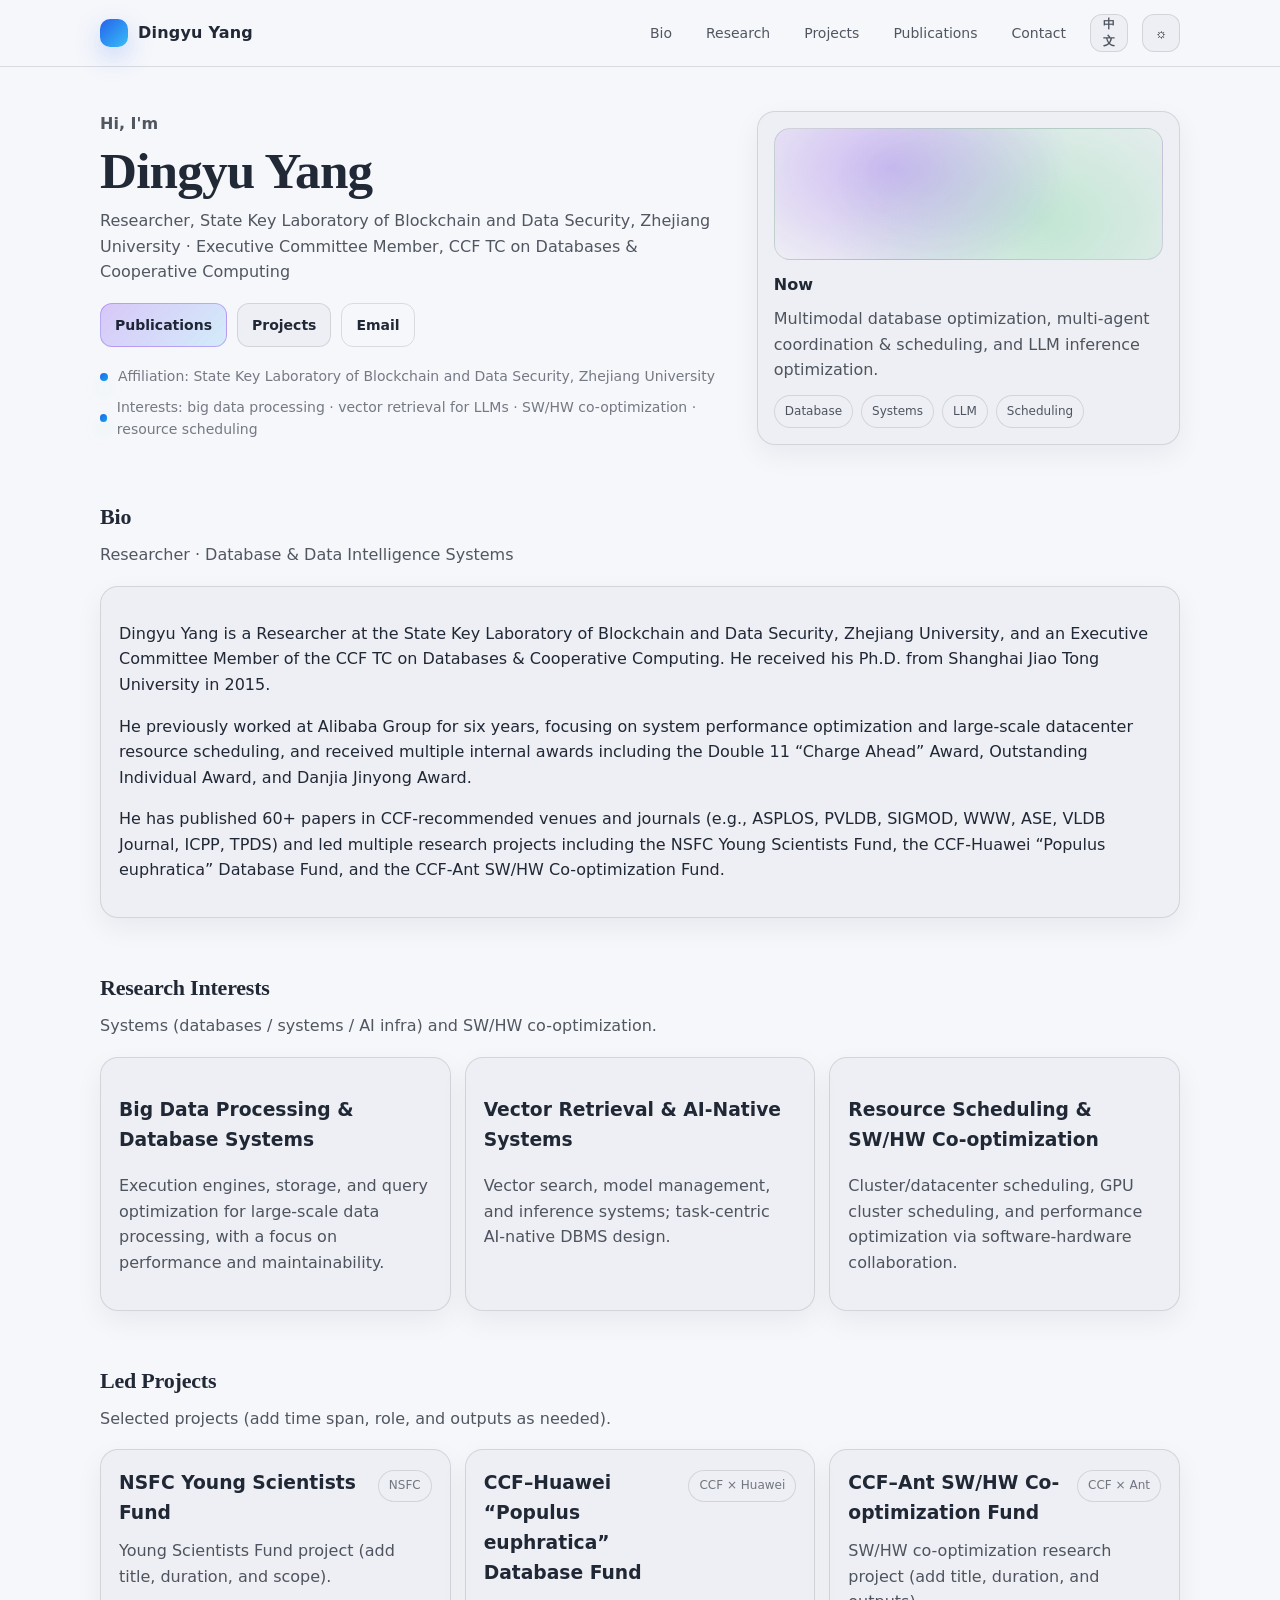
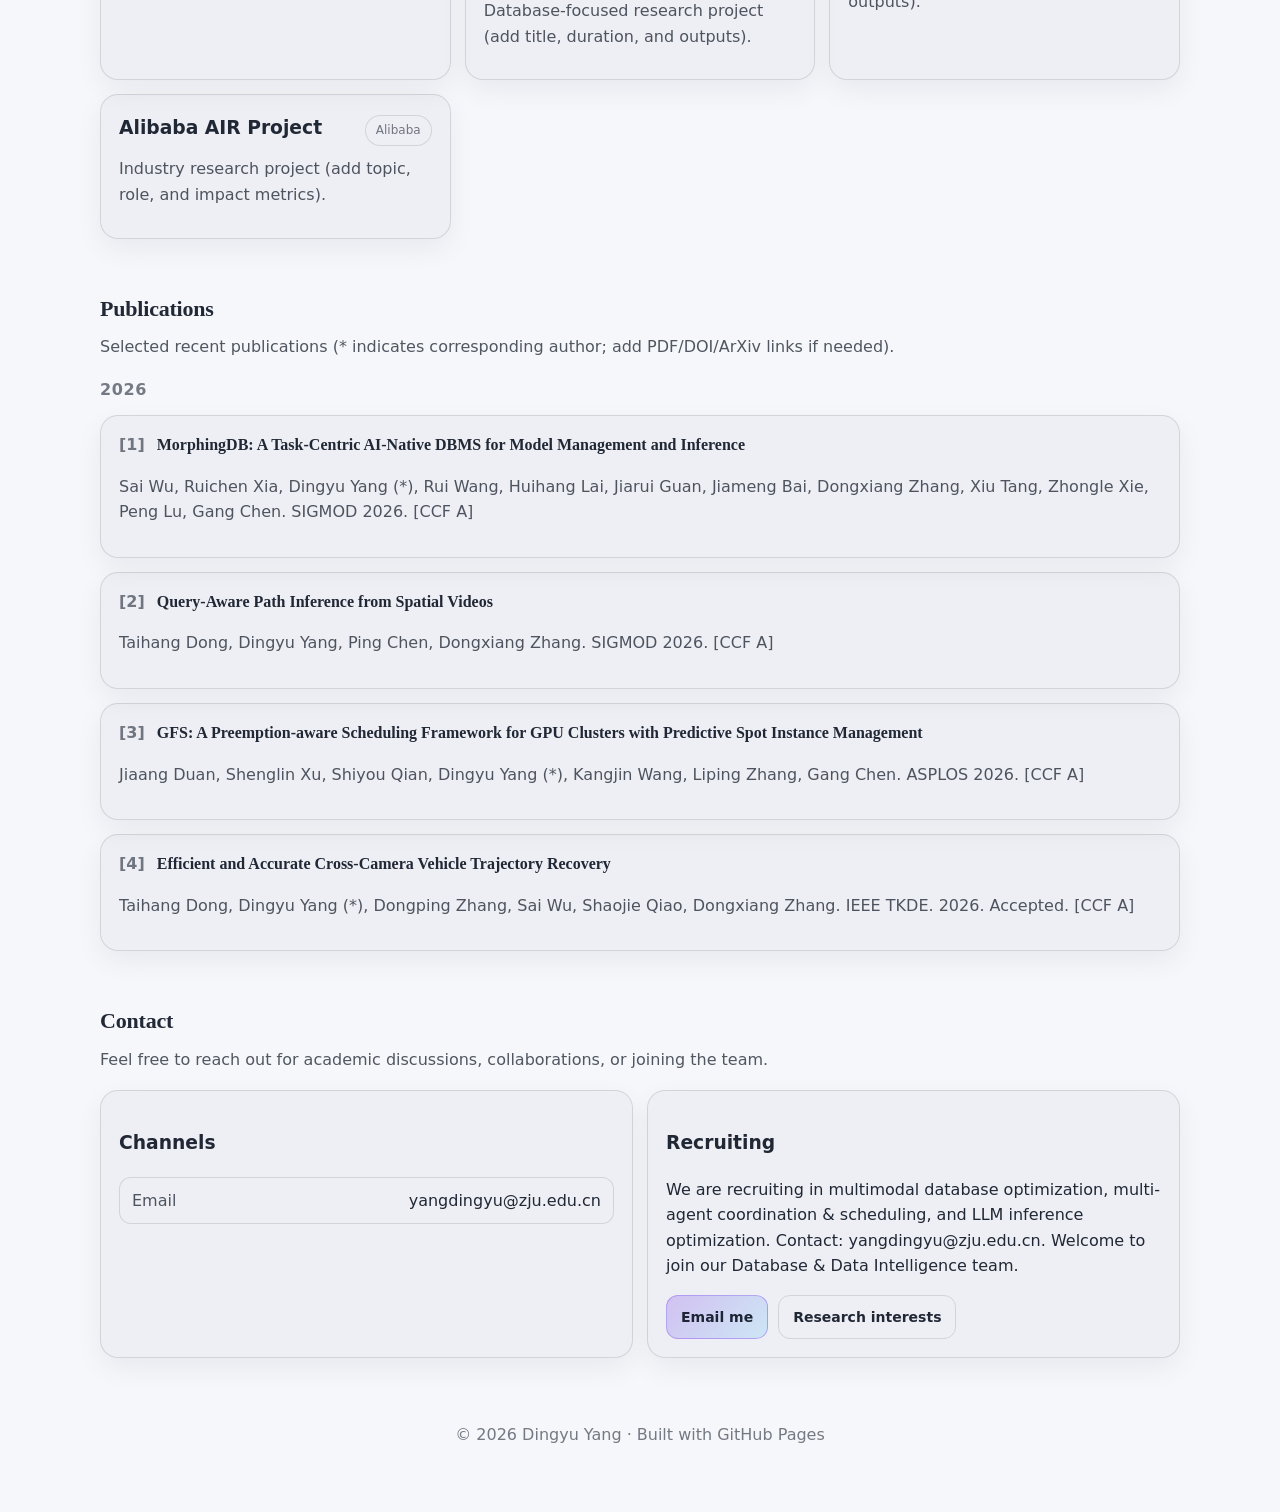
==== commit 028a2048: "Academic style and update content (ZH/EN)" ====
--- a/public/index.html
+++ b/public/index.html
@@ -26,15 +26,14 @@
 
     <header class="top">
       <div class="container top-inner">
-        <a class="brand" href="/" aria-label="返回首页">
+        <a class="brand" href="./" aria-label="返回首页">
           <span class="brand-mark" aria-hidden="true"></span>
-          <span class="brand-text">你的名字</span>
+          <span class="brand-text" data-i18n="name">杨定裕</span>
         </a>
 
         <nav class="nav" aria-label="主导航">
           <a href="#bio" data-i18n="nav.bio">简介</a>
           <a href="#research" data-i18n="nav.research">研究方向</a>
-          <a href="#education" data-i18n="nav.education">教育背景</a>
           <a href="#projects" data-i18n="nav.projects">主持项目</a>
           <a href="#publications" data-i18n="nav.publications">发表论文</a>
           <a href="#contact" data-i18n="nav.contact">联系</a>
@@ -56,25 +55,30 @@
         <div class="hero-grid">
           <div>
             <p class="kicker" data-i18n="hero.kicker">你好，我是</p>
-            <h1 class="title">你的名字</h1>
+            <h1 class="title" data-i18n="name">杨定裕</h1>
             <p class="subtitle" data-i18n="hero.subtitle"></p>
 
             <div class="cta">
-              <a class="btn primary" href="https://github.com/yourname" target="_blank" rel="noreferrer">
-                <span data-i18n="hero.github">GitHub</span>
-              </a>
+              <a class="btn primary" href="#publications" data-i18n="hero.viewPublications"
+                >看论文</a
+              >
               <a class="btn" href="#projects" data-i18n="hero.viewProjects">看项目</a>
-              <a class="btn ghost" href="mailto:you@example.com" data-i18n="hero.email">邮箱联系</a>
+              <a
+                class="btn ghost"
+                href="mailto:yangdingyu@zju.edu.cn"
+                data-i18n="hero.email"
+                >邮箱联系</a
+              >
             </div>
 
             <ul class="meta">
               <li>
                 <span class="dot" aria-hidden="true"></span>
-                <span data-i18n="hero.location">所在地：上海（可改）</span>
+                <span data-i18n="hero.affiliation"></span>
               </li>
               <li>
                 <span class="dot" aria-hidden="true"></span>
-                <span data-i18n="hero.focus">关注方向：Web / AI / 开源（可改）</span>
+                <span data-i18n="hero.focus"></span>
               </li>
             </ul>
           </div>
@@ -85,10 +89,10 @@
               <p class="hero-card-title" data-i18n="hero.nowTitle">现在在做</p>
               <p class="hero-card-text" data-i18n="hero.nowText"></p>
               <div class="chips" aria-label="技能标签">
-                <span class="chip">JavaScript</span>
-                <span class="chip">TypeScript</span>
-                <span class="chip">React</span>
-                <span class="chip">Node.js</span>
+                <span class="chip">Database</span>
+                <span class="chip">Systems</span>
+                <span class="chip">LLM</span>
+                <span class="chip">Scheduling</span>
               </div>
             </div>
           </aside>
@@ -102,7 +106,9 @@
         </div>
 
         <article class="card">
-          <p data-i18n="bio.body"></p>
+          <p data-i18n="bio.p1"></p>
+          <p data-i18n="bio.p2"></p>
+          <p data-i18n="bio.p3"></p>
         </article>
       </section>
 
@@ -128,30 +134,6 @@
         </div>
       </section>
 
-      <section id="education" class="section">
-        <div class="section-head">
-          <h2 data-i18n="edu.title">教育背景</h2>
-          <p data-i18n="edu.lead"></p>
-        </div>
-
-        <ol class="timeline">
-          <li class="card timeline-item">
-            <div class="timeline-head">
-              <h3 data-i18n="edu.e1.title">学校 · 学位</h3>
-              <span class="muted">2025.06 – 至今</span>
-            </div>
-            <p data-i18n="edu.e1.body"></p>
-          </li>
-          <li class="card timeline-item">
-            <div class="timeline-head">
-              <h3 data-i18n="edu.e2.title">学校 · 学位</h3>
-              <span class="muted">2023.09 – 2025.06</span>
-            </div>
-            <p data-i18n="edu.e2.body"></p>
-          </li>
-        </ol>
-      </section>
-
       <section id="projects" class="section">
         <div class="section-head">
           <h2 data-i18n="projects.title">主持项目</h2>
@@ -161,41 +143,34 @@
         <div class="project-list">
           <article class="card project">
             <div class="project-top">
-              <h3 data-i18n="projects.p1.title">项目名称 A</h3>
-              <span class="pill" data-i18n="projects.p1.tag">基金/校级/企业合作</span>
+              <h3 data-i18n="projects.p1.title">国家自然科学青年基金</h3>
+              <span class="pill" data-i18n="projects.p1.tag">基金</span>
             </div>
             <p data-i18n="projects.p1.body"></p>
-            <div class="links">
-              <a href="https://example.com" target="_blank" rel="noreferrer" data-i18n="projects.link.more"
-                >详情</a
-              >
-            </div>
-          </article>
-
-          <article class="card project">
-            <div class="project-top">
-              <h3 data-i18n="projects.p2.title">项目名称 B</h3>
-              <span class="pill" data-i18n="projects.p2.tag">国家/省部级</span>
+          </article>
+
+          <article class="card project">
+            <div class="project-top">
+              <h3 data-i18n="projects.p2.title">CCF-华为胡杨林基金数据库专项</h3>
+              <span class="pill" data-i18n="projects.p2.tag">基金</span>
             </div>
             <p data-i18n="projects.p2.body"></p>
-            <div class="links">
-              <a href="https://example.com" target="_blank" rel="noreferrer" data-i18n="projects.link.more"
-                >详情</a
-              >
-            </div>
-          </article>
-
-          <article class="card project">
-            <div class="project-top">
-              <h3 data-i18n="projects.p3.title">项目名称 C</h3>
-              <span class="pill" data-i18n="projects.p3.tag">企业合作</span>
+          </article>
+
+          <article class="card project">
+            <div class="project-top">
+              <h3 data-i18n="projects.p3.title">CCF-蚂蚁软硬协同基金</h3>
+              <span class="pill" data-i18n="projects.p3.tag">基金</span>
             </div>
             <p data-i18n="projects.p3.body"></p>
-            <div class="links">
-              <a href="https://example.com" target="_blank" rel="noreferrer" data-i18n="projects.link.more"
-                >详情</a
-              >
-            </div>
+          </article>
+
+          <article class="card project">
+            <div class="project-top">
+              <h3 data-i18n="projects.p4.title">阿里巴巴 AIR 项目</h3>
+              <span class="pill" data-i18n="projects.p4.tag">Industry</span>
+            </div>
+            <p data-i18n="projects.p4.body"></p>
           </article>
         </div>
       </section>
@@ -206,29 +181,35 @@
           <p data-i18n="pubs.lead"></p>
         </div>
 
-        <ol class="timeline">
-          <li class="card timeline-item">
-            <div class="timeline-head">
-              <h3 data-i18n="pubs.a1.title">论文标题 A</h3>
-              <span class="muted">2025</span>
-            </div>
-            <p class="muted" data-i18n="pubs.a1.body"></p>
-            <div class="links">
-              <a href="https://example.com" target="_blank" rel="noreferrer">PDF</a>
-              <a href="https://doi.org/" target="_blank" rel="noreferrer">DOI</a>
-            </div>
-          </li>
-
-          <li class="card timeline-item">
-            <div class="timeline-head">
-              <h3 data-i18n="pubs.a2.title">论文标题 B</h3>
-              <span class="muted">2024</span>
-            </div>
-            <p class="muted" data-i18n="pubs.a2.body"></p>
-            <div class="links">
-              <a href="https://example.com" target="_blank" rel="noreferrer">PDF</a>
-              <a href="https://doi.org/" target="_blank" rel="noreferrer">DOI</a>
-            </div>
+        <div class="pub-year" aria-label="Year">2026</div>
+        <ol class="pubs">
+          <li class="card pub-item">
+            <div class="pub-head">
+              <span class="pub-idx">[1]</span>
+              <h3 class="pub-title" data-i18n="pubs.y2026.p1.title"></h3>
+            </div>
+            <p class="muted" data-i18n="pubs.y2026.p1.body"></p>
+          </li>
+          <li class="card pub-item">
+            <div class="pub-head">
+              <span class="pub-idx">[2]</span>
+              <h3 class="pub-title" data-i18n="pubs.y2026.p2.title"></h3>
+            </div>
+            <p class="muted" data-i18n="pubs.y2026.p2.body"></p>
+          </li>
+          <li class="card pub-item">
+            <div class="pub-head">
+              <span class="pub-idx">[3]</span>
+              <h3 class="pub-title" data-i18n="pubs.y2026.p3.title"></h3>
+            </div>
+            <p class="muted" data-i18n="pubs.y2026.p3.body"></p>
+          </li>
+          <li class="card pub-item">
+            <div class="pub-head">
+              <span class="pub-idx">[4]</span>
+              <h3 class="pub-title" data-i18n="pubs.y2026.p4.title"></h3>
+            </div>
+            <p class="muted" data-i18n="pubs.y2026.p4.body"></p>
           </li>
         </ol>
       </section>
@@ -245,42 +226,20 @@
             <ul class="contact">
               <li>
                 <span class="muted">Email</span>
-                <a href="mailto:you@example.com">you@example.com</a>
-              </li>
-              <li>
-                <span class="muted">GitHub</span>
-                <a href="https://github.com/yourname" target="_blank" rel="noreferrer"
-                  >github.com/yourname</a
-                >
-              </li>
-              <li>
-                <span class="muted">X / Twitter</span>
-                <a href="https://x.com/yourname" target="_blank" rel="noreferrer"
-                  >x.com/yourname</a
-                >
-              </li>
-              <li>
-                <span class="muted">LinkedIn</span>
-                <a
-                  href="https://www.linkedin.com/in/yourname"
-                  target="_blank"
-                  rel="noreferrer"
-                  >linkedin.com/in/yourname</a
-                >
+                <a href="mailto:yangdingyu@zju.edu.cn">yangdingyu@zju.edu.cn</a>
               </li>
             </ul>
           </div>
 
           <div class="card">
-            <h3 data-i18n="contact.cvTitle">简历 / 作品集</h3>
-            <p data-i18n="contact.cvBody"></p>
+            <h3 data-i18n="contact.joinTitle">团队招收</h3>
+            <p data-i18n="contact.joinBody"></p>
             <div class="cta">
-              <a class="btn" href="#" aria-disabled="true" data-i18n="contact.cvDownload"
-                >下载简历（占位）</a
+              <a class="btn primary" href="mailto:yangdingyu@zju.edu.cn" data-i18n="contact.joinCta"
+                >邮件联系</a
               >
-              <a class="btn ghost" href="#projects" data-i18n="contact.backProjects">回到项目</a>
-            </div>
-            <p class="fine muted" data-i18n="contact.tip"></p>
+              <a class="btn ghost" href="#research" data-i18n="contact.joinMore">看研究方向</a>
+            </div>
           </div>
         </div>
       </section>
--- a/public/assets/style.css
+++ b/public/assets/style.css
@@ -1,14 +1,14 @@
 :root {
   --bg: #0b1220;
-  --panel: rgba(255, 255, 255, 0.06);
-  --panel-strong: rgba(255, 255, 255, 0.1);
+  --panel: rgba(255, 255, 255, 0.055);
+  --panel-strong: rgba(255, 255, 255, 0.09);
   --text: rgba(255, 255, 255, 0.9);
-  --muted: rgba(255, 255, 255, 0.7);
-  --faint: rgba(255, 255, 255, 0.55);
+  --muted: rgba(255, 255, 255, 0.72);
+  --faint: rgba(255, 255, 255, 0.58);
   --border: rgba(255, 255, 255, 0.12);
-  --brand: #7c3aed;
-  --brand-2: #22c55e;
-  --shadow: 0 18px 40px rgba(0, 0, 0, 0.35);
+  --brand: #2563eb;
+  --brand-2: #0ea5e9;
+  --shadow: 0 10px 28px rgba(0, 0, 0, 0.28);
 
   --radius: 18px;
   --radius-sm: 12px;
@@ -17,17 +17,20 @@
   --font: ui-sans-serif, system-ui, -apple-system, "Segoe UI", Roboto,
     "PingFang SC", "Hiragino Sans GB", "Noto Sans CJK SC", "Microsoft YaHei",
     "Helvetica Neue", Arial, "Apple Color Emoji", "Segoe UI Emoji";
+
+  --font-serif: ui-serif, Georgia, Cambria, "Times New Roman",
+    "Noto Serif CJK SC", "Songti SC", STSong, serif;
 }
 
 html[data-theme="light"] {
   --bg: #f6f7fb;
-  --panel: rgba(10, 18, 32, 0.05);
-  --panel-strong: rgba(10, 18, 32, 0.08);
+  --panel: rgba(10, 18, 32, 0.03);
+  --panel-strong: rgba(10, 18, 32, 0.055);
   --text: rgba(10, 18, 32, 0.9);
   --muted: rgba(10, 18, 32, 0.7);
   --faint: rgba(10, 18, 32, 0.55);
   --border: rgba(10, 18, 32, 0.12);
-  --shadow: 0 18px 40px rgba(10, 18, 32, 0.08);
+  --shadow: 0 10px 28px rgba(10, 18, 32, 0.06);
 }
 
 * {
@@ -43,11 +46,7 @@
   margin: 0;
   font-family: var(--font);
   color: var(--text);
-  background:
-    radial-gradient(1200px 600px at 10% 0%, rgba(124, 58, 237, 0.22), transparent),
-    radial-gradient(1000px 600px at 90% 10%, rgba(34, 197, 94, 0.18), transparent),
-    radial-gradient(900px 500px at 50% 100%, rgba(56, 189, 248, 0.16), transparent),
-    var(--bg);
+  background: var(--bg);
   line-height: 1.6;
 }
 
@@ -84,20 +83,14 @@
   top: 0;
   z-index: 10;
   backdrop-filter: blur(14px);
-  background: linear-gradient(
-    to bottom,
-    rgba(5, 10, 18, 0.65),
-    rgba(5, 10, 18, 0.25)
-  );
+  background: rgba(5, 10, 18, 0.55);
+  background: color-mix(in srgb, var(--bg) 72%, transparent);
   border-bottom: 1px solid var(--border);
 }
 
 html[data-theme="light"] .top {
-  background: linear-gradient(
-    to bottom,
-    rgba(246, 247, 251, 0.9),
-    rgba(246, 247, 251, 0.6)
-  );
+  background: rgba(246, 247, 251, 0.85);
+  background: color-mix(in srgb, var(--bg) 84%, transparent);
 }
 
 .top-inner {
@@ -121,7 +114,7 @@
   height: 28px;
   border-radius: 10px;
   background: linear-gradient(135deg, var(--brand), #38bdf8);
-  box-shadow: 0 10px 26px rgba(124, 58, 237, 0.35);
+  box-shadow: 0 10px 26px rgba(37, 99, 235, 0.25);
 }
 
 .nav {
@@ -200,6 +193,7 @@
   font-size: clamp(38px, 4vw, 56px);
   line-height: 1.08;
   letter-spacing: -0.8px;
+  font-family: var(--font-serif);
 }
 
 .subtitle {
@@ -333,6 +327,8 @@
 .section-head h1 {
   margin: 0;
   font-size: 22px;
+  font-family: var(--font-serif);
+  letter-spacing: -0.2px;
 }
 
 .section-head p {
@@ -410,6 +406,43 @@
   margin: 0;
   display: grid;
   gap: 14px;
+}
+
+.pub-year {
+  margin: 8px 0 12px;
+  color: var(--faint);
+  font-weight: 700;
+  letter-spacing: 0.6px;
+}
+
+.pubs {
+  list-style: none;
+  padding: 0;
+  margin: 0;
+  display: grid;
+  gap: 14px;
+}
+
+.pub-item {
+  padding: 16px 18px;
+}
+
+.pub-head {
+  display: flex;
+  align-items: baseline;
+  gap: 12px;
+}
+
+.pub-idx {
+  color: var(--faint);
+  font-weight: 800;
+  font-variant-numeric: tabular-nums;
+}
+
+.pub-title {
+  margin: 0;
+  font-size: 16px;
+  font-family: var(--font-serif);
 }
 
 .timeline-item {
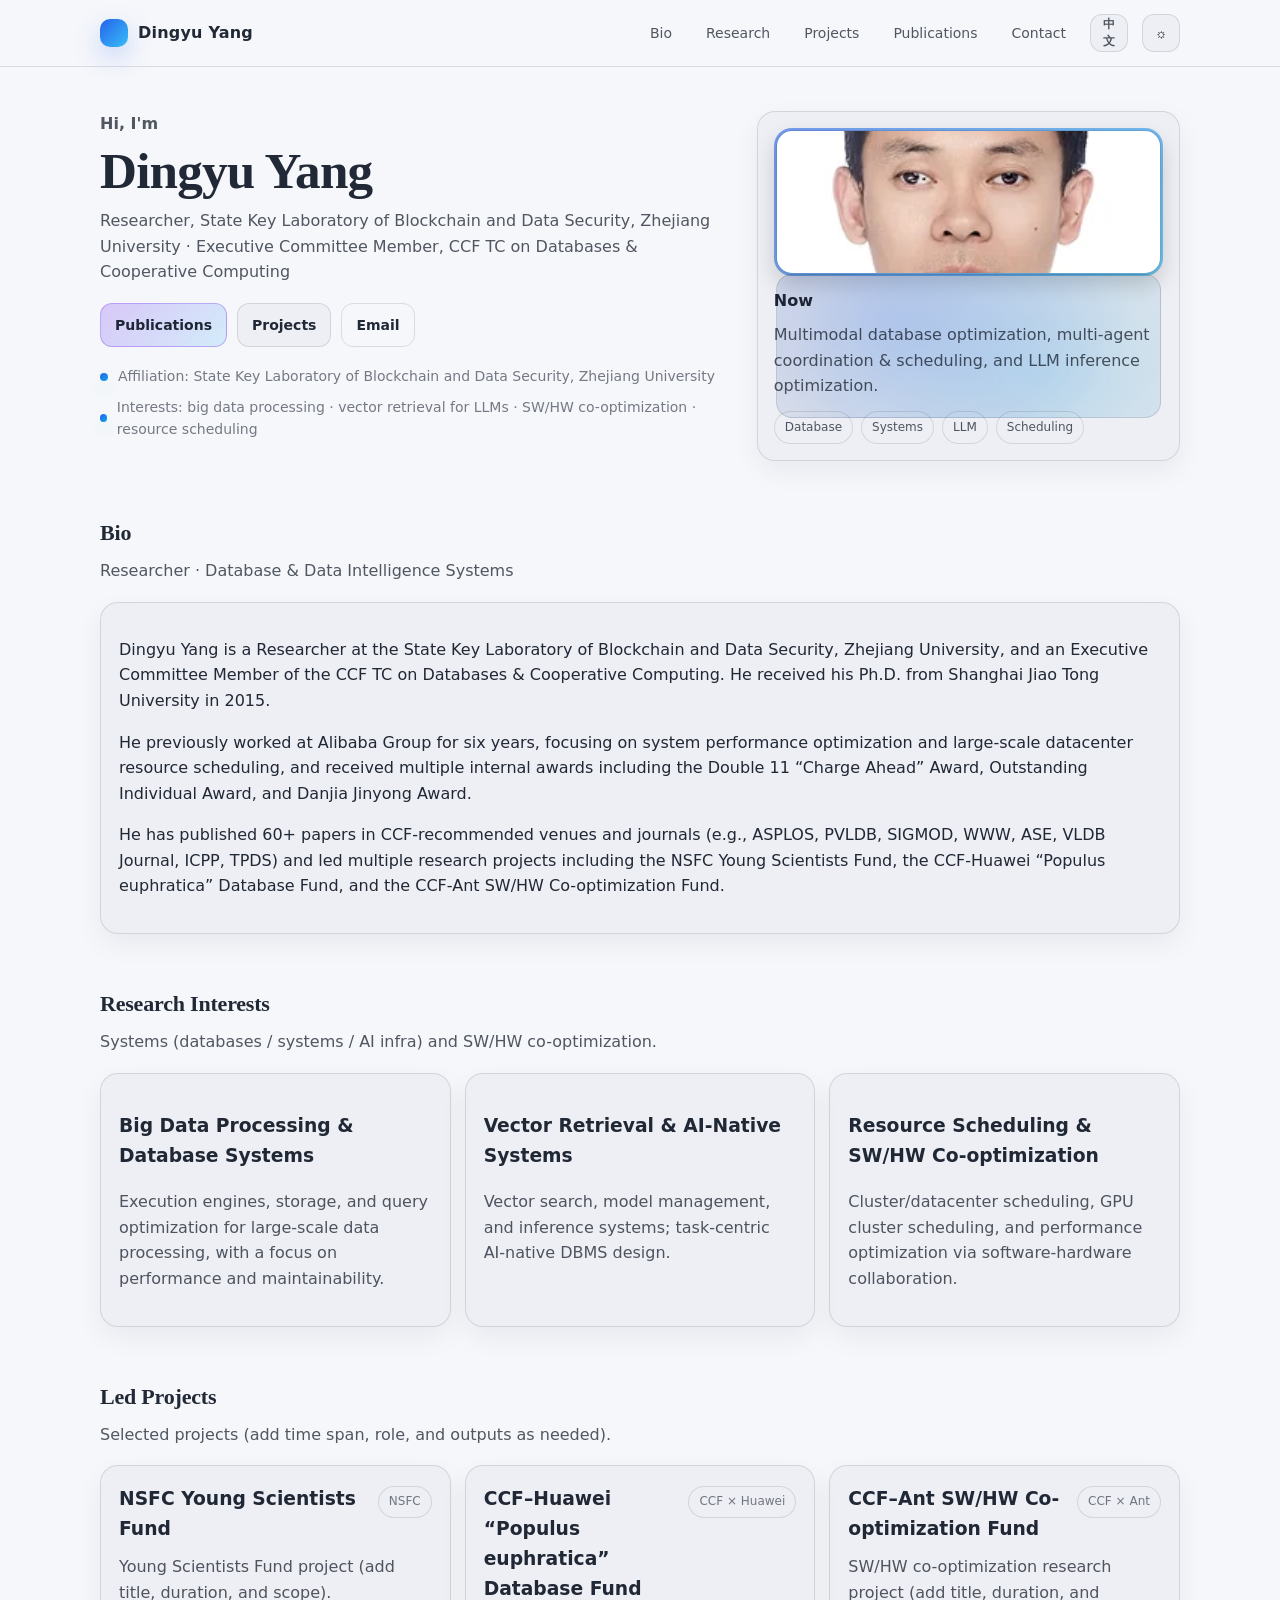
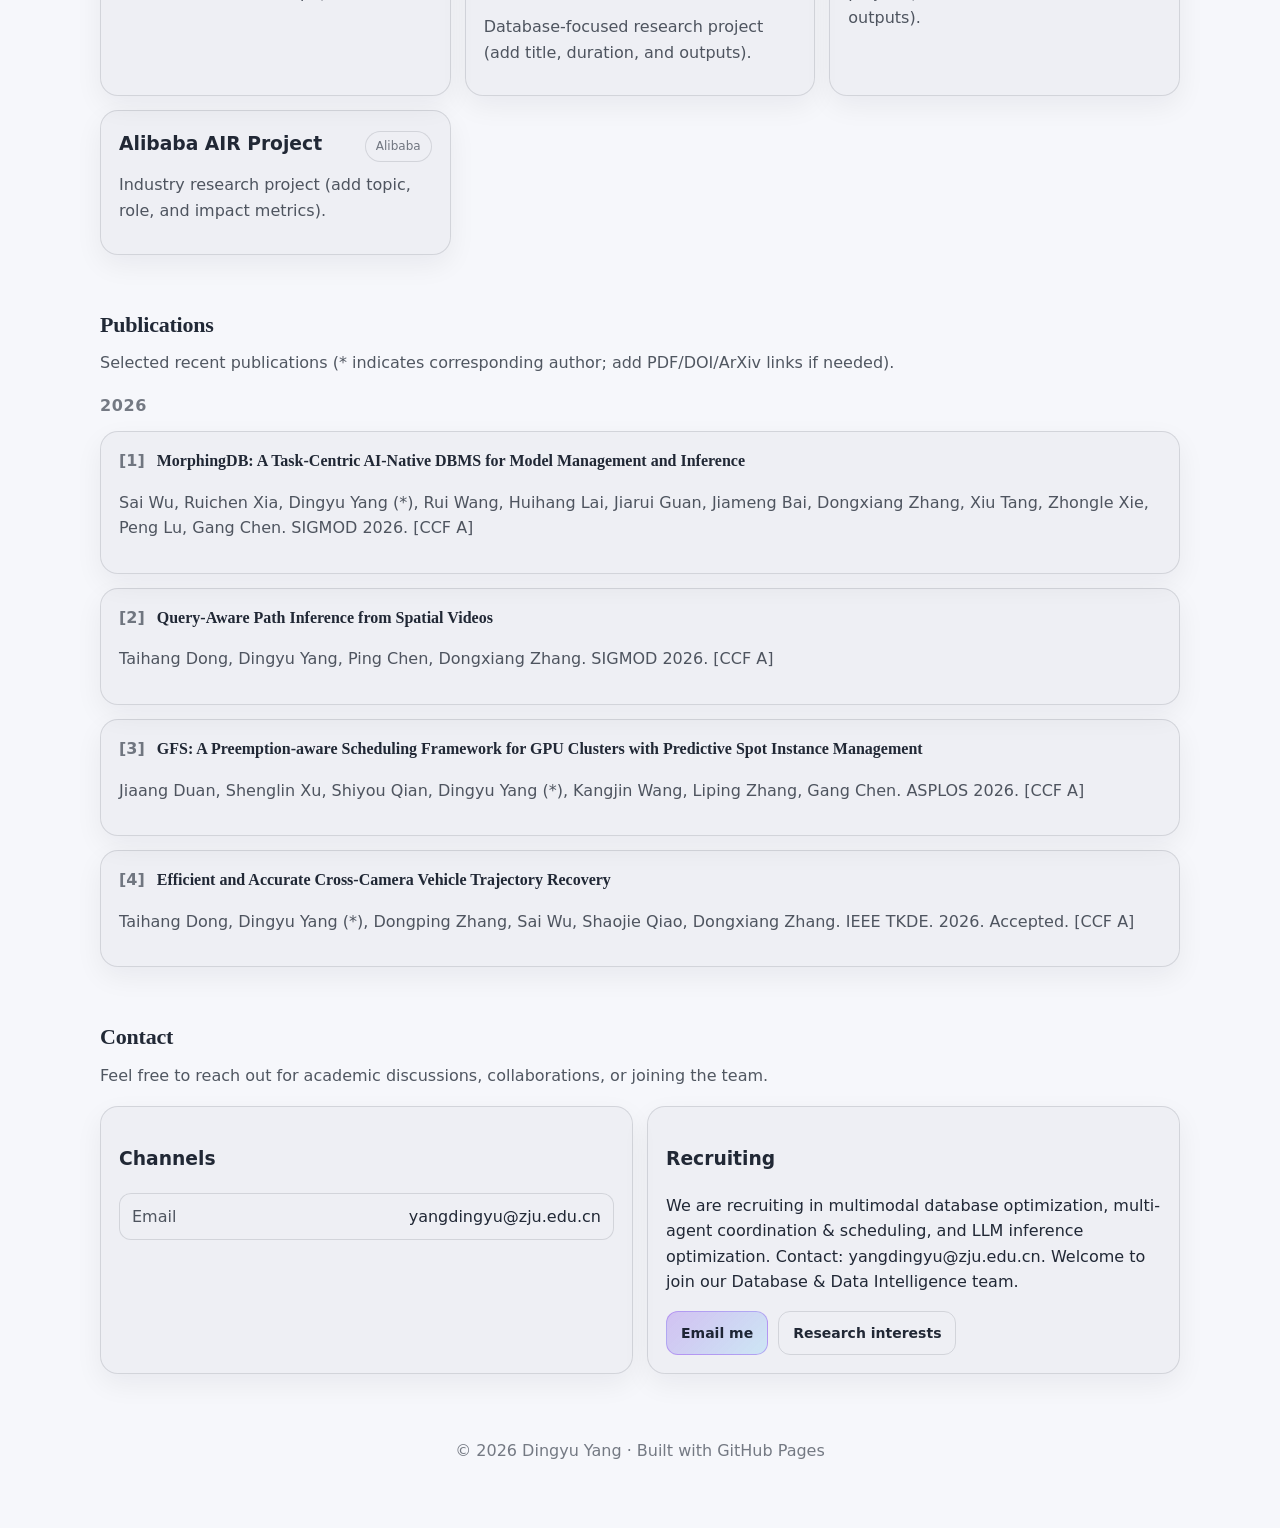
==== commit 16b3801f: "Add headshot assets and show on homepage" ====
--- a/public/index.html
+++ b/public/index.html
@@ -84,7 +84,22 @@
           </div>
 
           <aside class="card hero-card" aria-label="快速信息">
-            <div class="avatar" role="img" aria-label="头像占位"></div>
+            <div class="avatar-wrap">
+              <img
+                class="avatar-img"
+                src="./assets/headshot.webp"
+                srcset="./assets/headshot-256.webp 256w, ./assets/headshot.webp 512w"
+                sizes="148px"
+                width="512"
+                height="512"
+                loading="lazy"
+                decoding="async"
+                data-i18n-alt="hero.photoAlt"
+                alt=""
+                onerror="this.hidden=true;this.nextElementSibling.hidden=false"
+              />
+              <div class="avatar-fallback" aria-hidden="true" hidden></div>
+            </div>
             <div class="hero-card-body">
               <p class="hero-card-title" data-i18n="hero.nowTitle">现在在做</p>
               <p class="hero-card-text" data-i18n="hero.nowText"></p>
--- a/public/assets/style.css
+++ b/public/assets/style.css
@@ -274,14 +274,45 @@
   padding: 16px;
 }
 
-.avatar {
-  height: 132px;
+.avatar-wrap {
+  height: 148px;
+  border-radius: 18px;
+  padding: 2px;
+  background: linear-gradient(
+    135deg,
+    color-mix(in srgb, var(--brand) 60%, transparent),
+    color-mix(in srgb, var(--brand-2) 55%, transparent)
+  );
+}
+
+.avatar-img,
+.avatar-fallback {
+  width: 100%;
+  height: 100%;
+  display: block;
   border-radius: 16px;
   border: 1px solid var(--border);
+  background: var(--panel);
+}
+
+.avatar-img {
+  object-fit: cover;
+  box-shadow: 0 10px 22px rgba(0, 0, 0, 0.18);
+}
+
+.avatar-fallback {
   background:
-    radial-gradient(180px 120px at 30% 30%, rgba(124, 58, 237, 0.3), transparent),
-    radial-gradient(220px 160px at 70% 70%, rgba(34, 197, 94, 0.22), transparent),
-    linear-gradient(135deg, rgba(255, 255, 255, 0.08), rgba(255, 255, 255, 0.02));
+    radial-gradient(
+      240px 180px at 30% 30%,
+      color-mix(in srgb, var(--brand) 22%, transparent),
+      transparent
+    ),
+    radial-gradient(
+      260px 200px at 70% 70%,
+      color-mix(in srgb, var(--brand-2) 18%, transparent),
+      transparent
+    ),
+    linear-gradient(135deg, var(--panel-strong), var(--panel));
 }
 
 .hero-card-body {
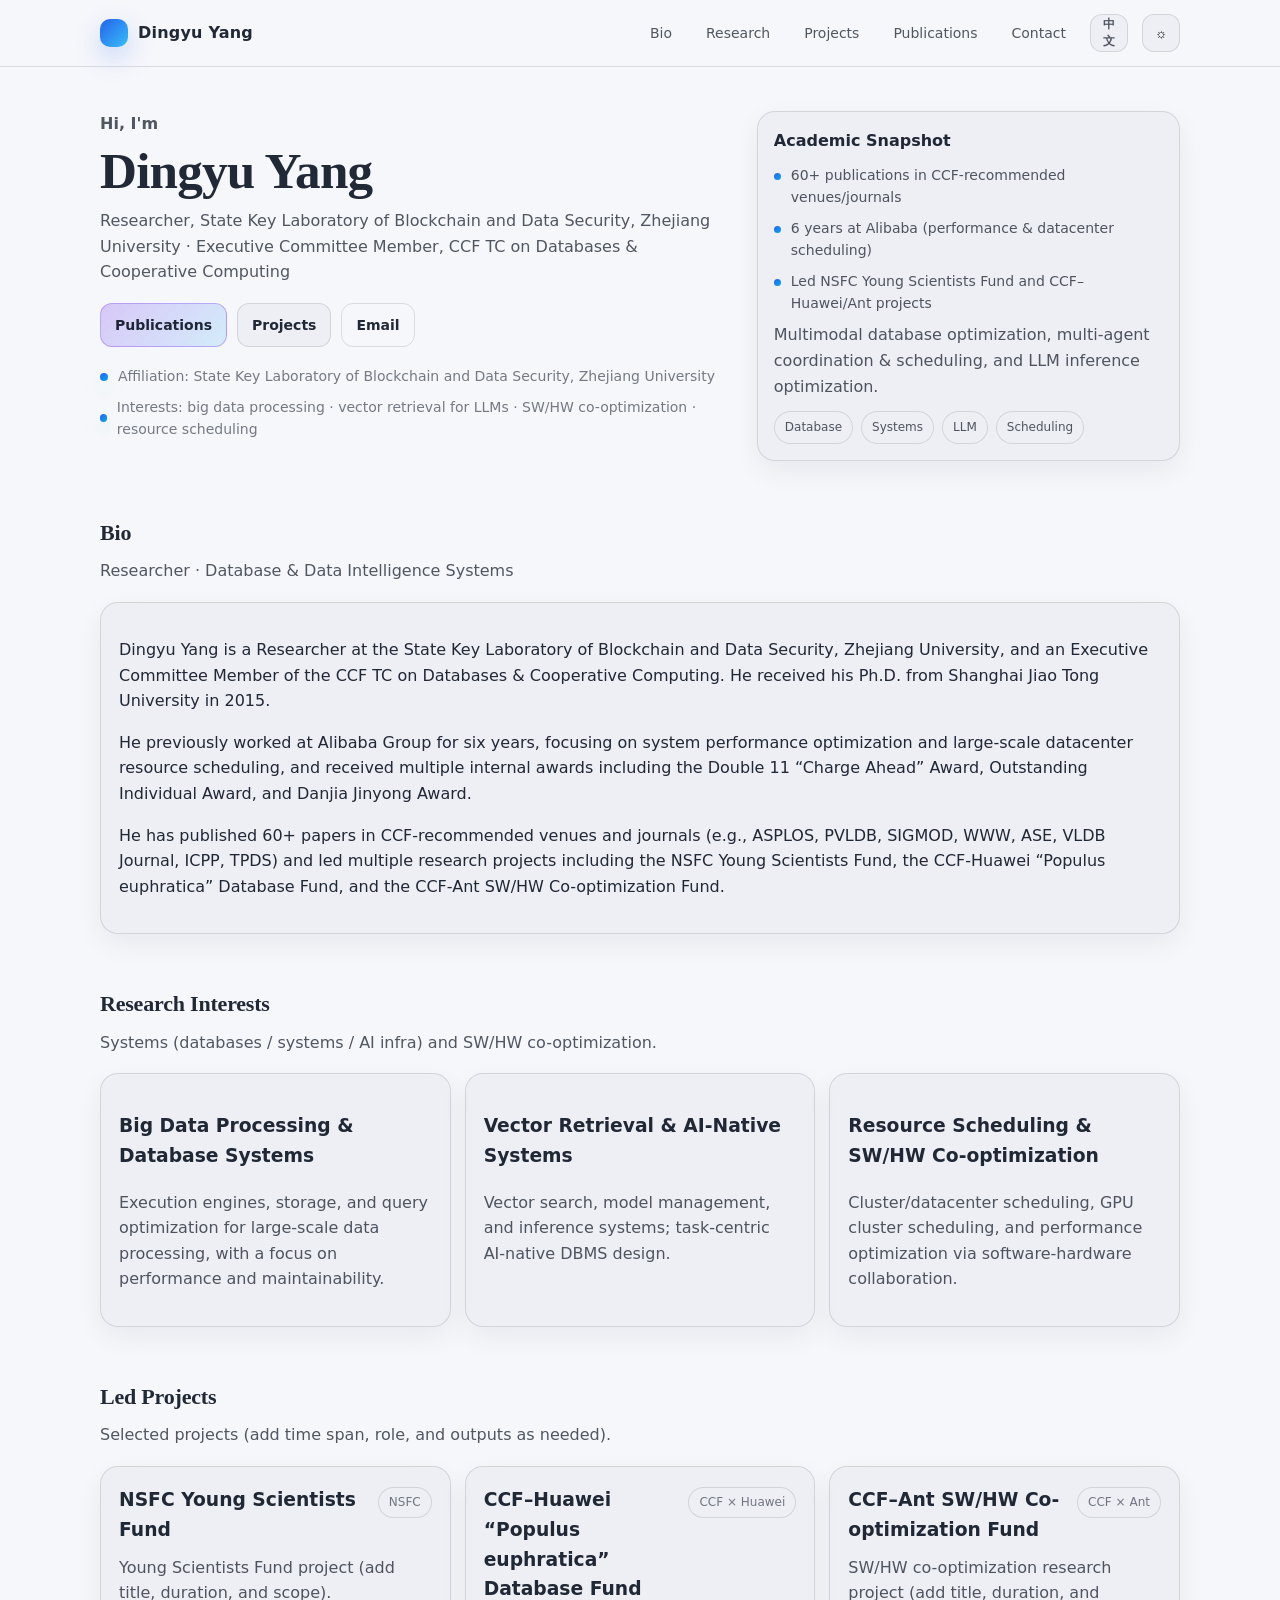
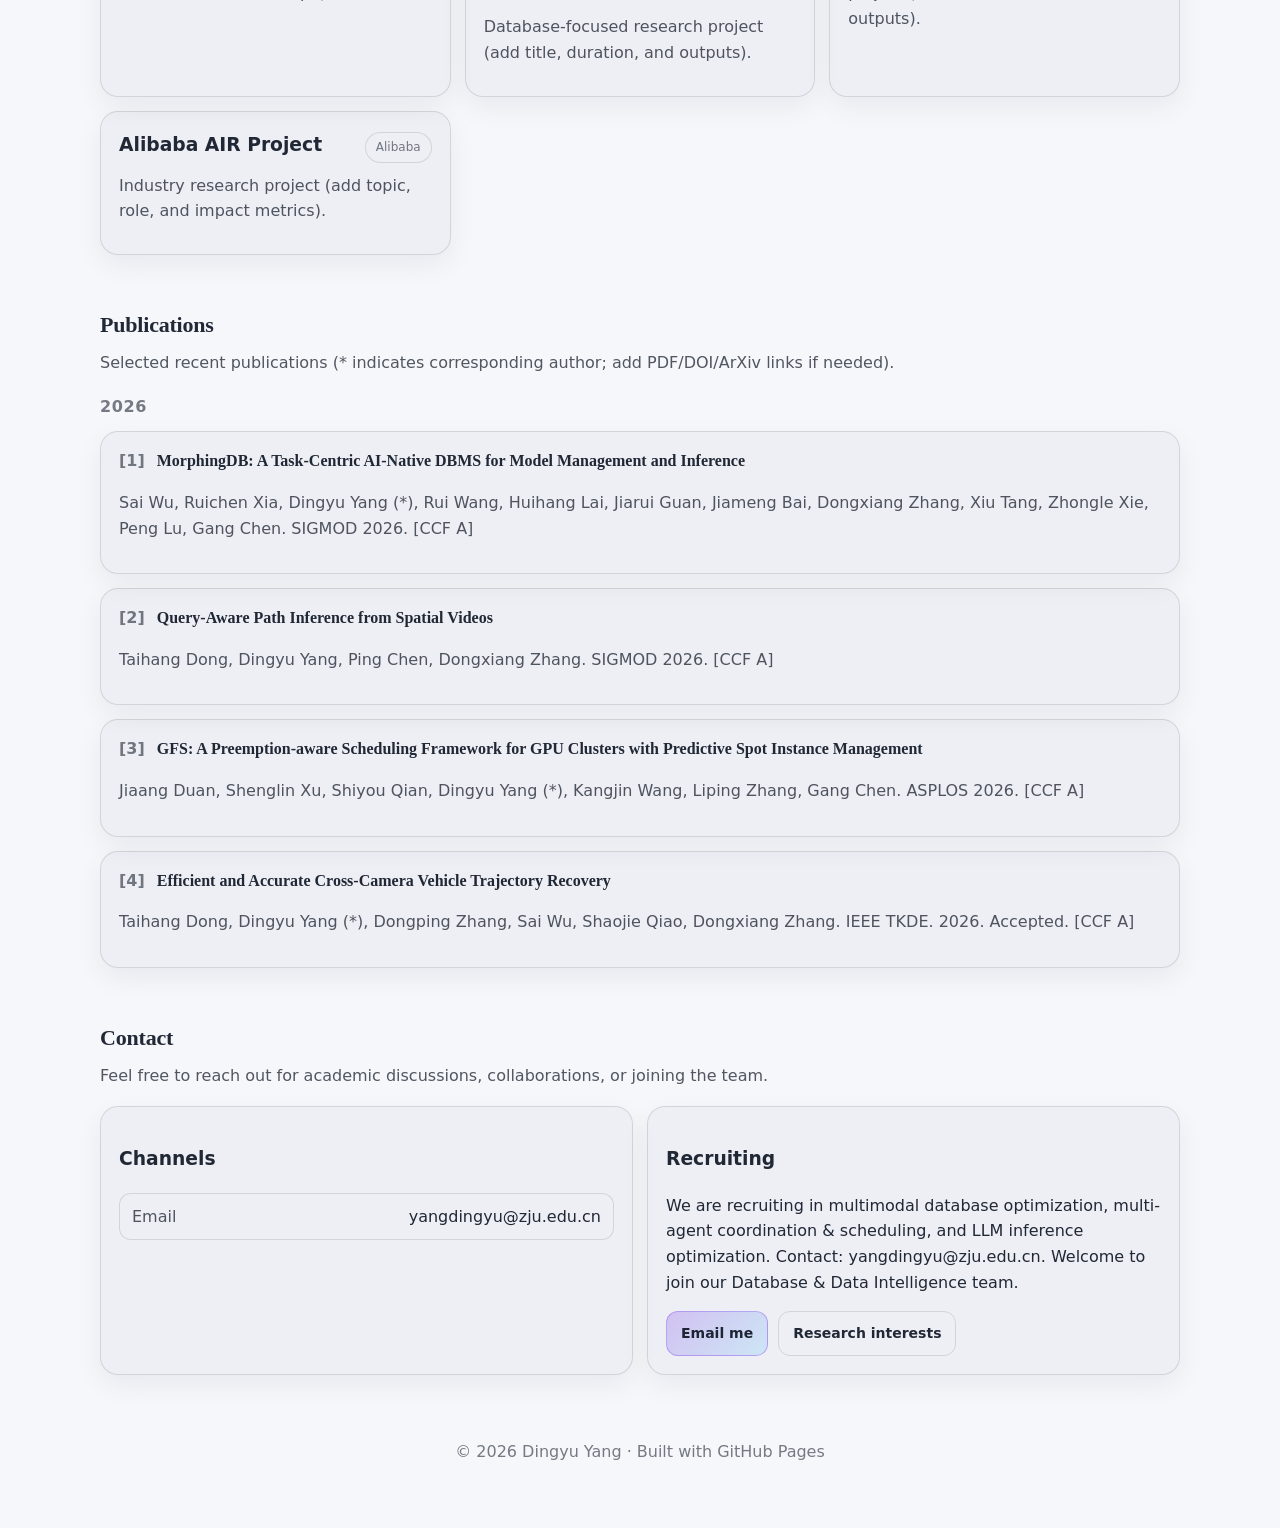
==== commit 19afeb60: "Remove headshot and polish hero layout" ====
--- a/public/index.html
+++ b/public/index.html
@@ -84,24 +84,13 @@
           </div>
 
           <aside class="card hero-card" aria-label="快速信息">
-            <div class="avatar-wrap">
-              <img
-                class="avatar-img"
-                src="./assets/headshot.webp"
-                srcset="./assets/headshot-256.webp 256w, ./assets/headshot.webp 512w"
-                sizes="148px"
-                width="512"
-                height="512"
-                loading="lazy"
-                decoding="async"
-                data-i18n-alt="hero.photoAlt"
-                alt=""
-                onerror="this.hidden=true;this.nextElementSibling.hidden=false"
-              />
-              <div class="avatar-fallback" aria-hidden="true" hidden></div>
-            </div>
             <div class="hero-card-body">
-              <p class="hero-card-title" data-i18n="hero.nowTitle">现在在做</p>
+              <p class="hero-card-title" data-i18n="hero.cardTitle">Academic Profile</p>
+              <ul class="highlights" aria-label="Highlights">
+                <li class="highlight" data-i18n="hero.h1"></li>
+                <li class="highlight" data-i18n="hero.h2"></li>
+                <li class="highlight" data-i18n="hero.h3"></li>
+              </ul>
               <p class="hero-card-text" data-i18n="hero.nowText"></p>
               <div class="chips" aria-label="技能标签">
                 <span class="chip">Database</span>
--- a/public/assets/style.css
+++ b/public/assets/style.css
@@ -272,51 +272,13 @@
 
 .hero-card {
   padding: 16px;
-}
-
-.avatar-wrap {
-  height: 148px;
-  border-radius: 18px;
-  padding: 2px;
-  background: linear-gradient(
-    135deg,
-    color-mix(in srgb, var(--brand) 60%, transparent),
-    color-mix(in srgb, var(--brand-2) 55%, transparent)
-  );
-}
-
-.avatar-img,
-.avatar-fallback {
-  width: 100%;
-  height: 100%;
-  display: block;
-  border-radius: 16px;
-  border: 1px solid var(--border);
-  background: var(--panel);
-}
-
-.avatar-img {
-  object-fit: cover;
-  box-shadow: 0 10px 22px rgba(0, 0, 0, 0.18);
-}
-
-.avatar-fallback {
-  background:
-    radial-gradient(
-      240px 180px at 30% 30%,
-      color-mix(in srgb, var(--brand) 22%, transparent),
-      transparent
-    ),
-    radial-gradient(
-      260px 200px at 70% 70%,
-      color-mix(in srgb, var(--brand-2) 18%, transparent),
-      transparent
-    ),
-    linear-gradient(135deg, var(--panel-strong), var(--panel));
+  display: flex;
+  flex-direction: column;
+  gap: 12px;
 }
 
 .hero-card-body {
-  padding-top: 12px;
+  padding-top: 0;
 }
 
 .hero-card-title {
@@ -327,6 +289,32 @@
 .hero-card-text {
   margin: 8px 0 12px;
   color: var(--muted);
+}
+
+.highlights {
+  margin: 10px 0 0;
+  padding: 0;
+  list-style: none;
+  display: grid;
+  gap: 8px;
+}
+
+.highlight {
+  display: flex;
+  gap: 10px;
+  align-items: baseline;
+  color: var(--muted);
+  font-size: 14px;
+}
+
+.highlight::before {
+  content: "";
+  width: 7px;
+  height: 7px;
+  border-radius: 999px;
+  margin-top: 7px;
+  background: linear-gradient(135deg, var(--brand), var(--brand-2));
+  flex: none;
 }
 
 .chips {
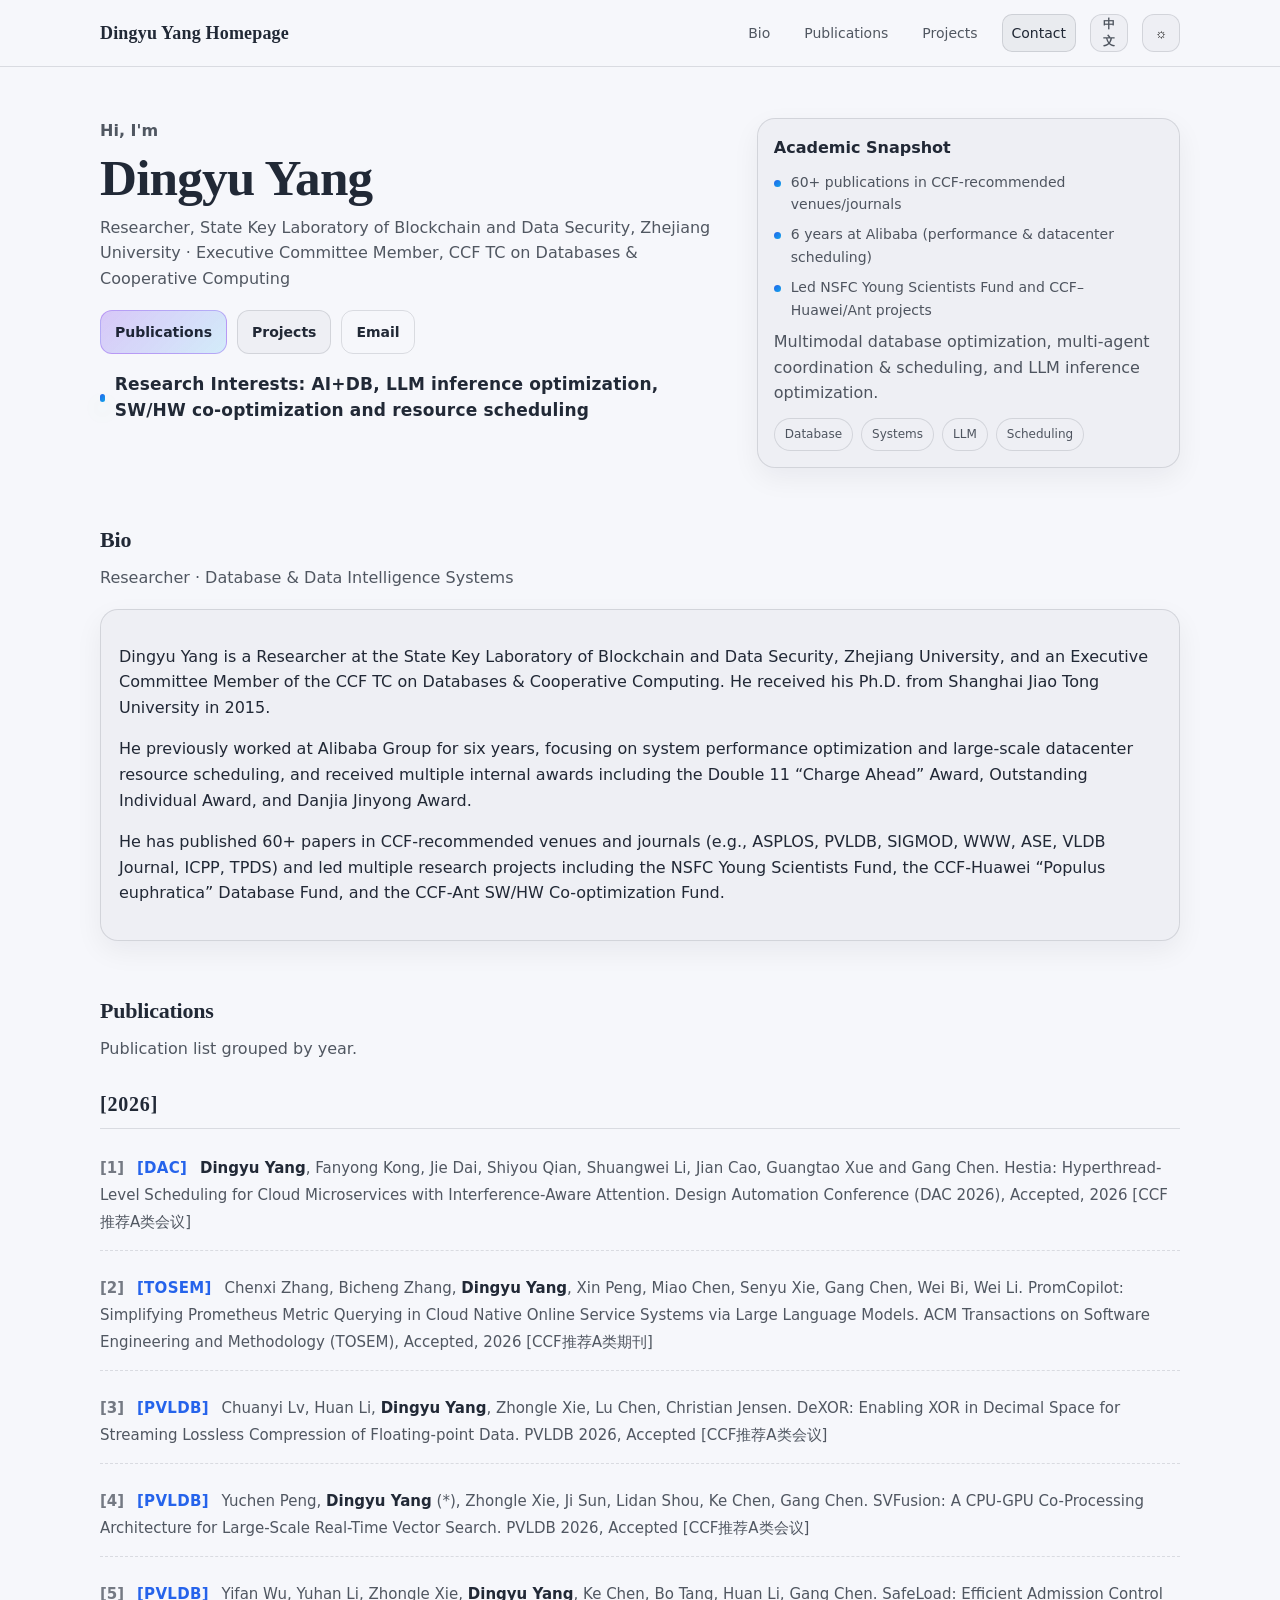
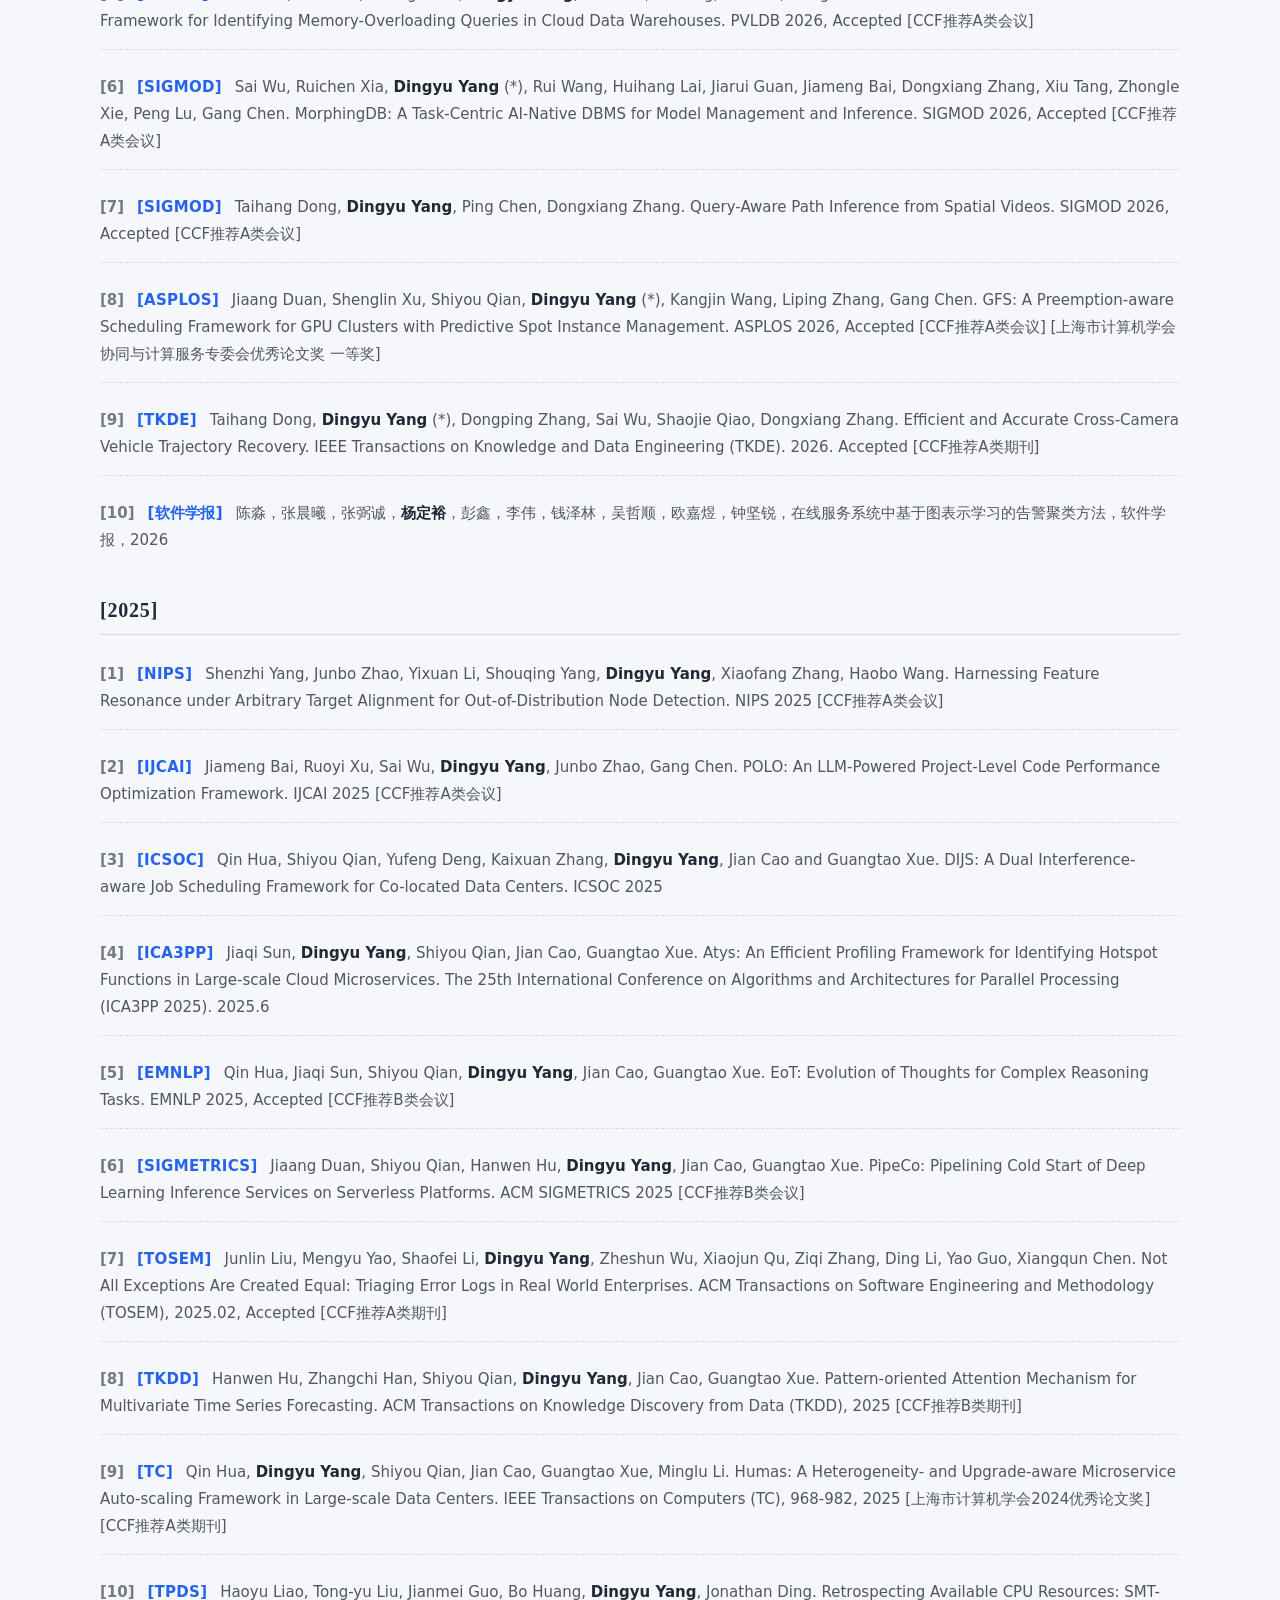
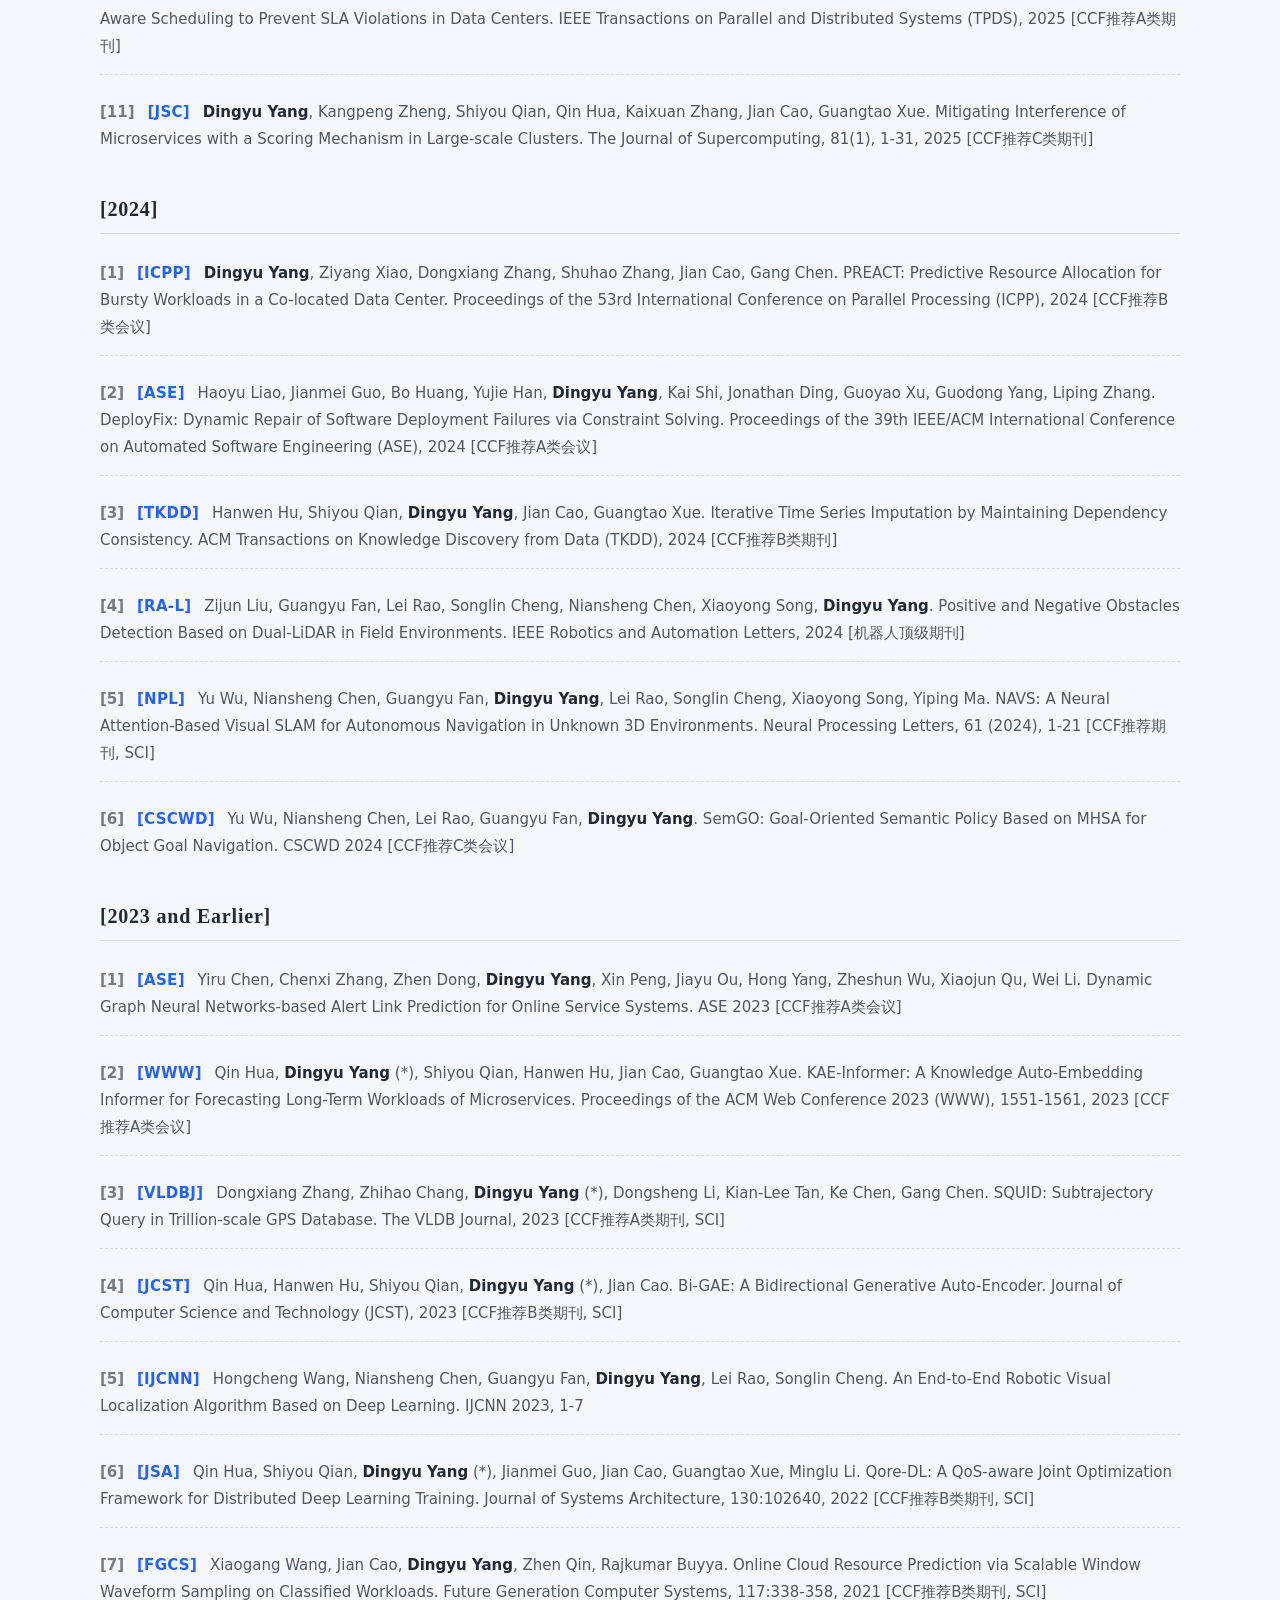
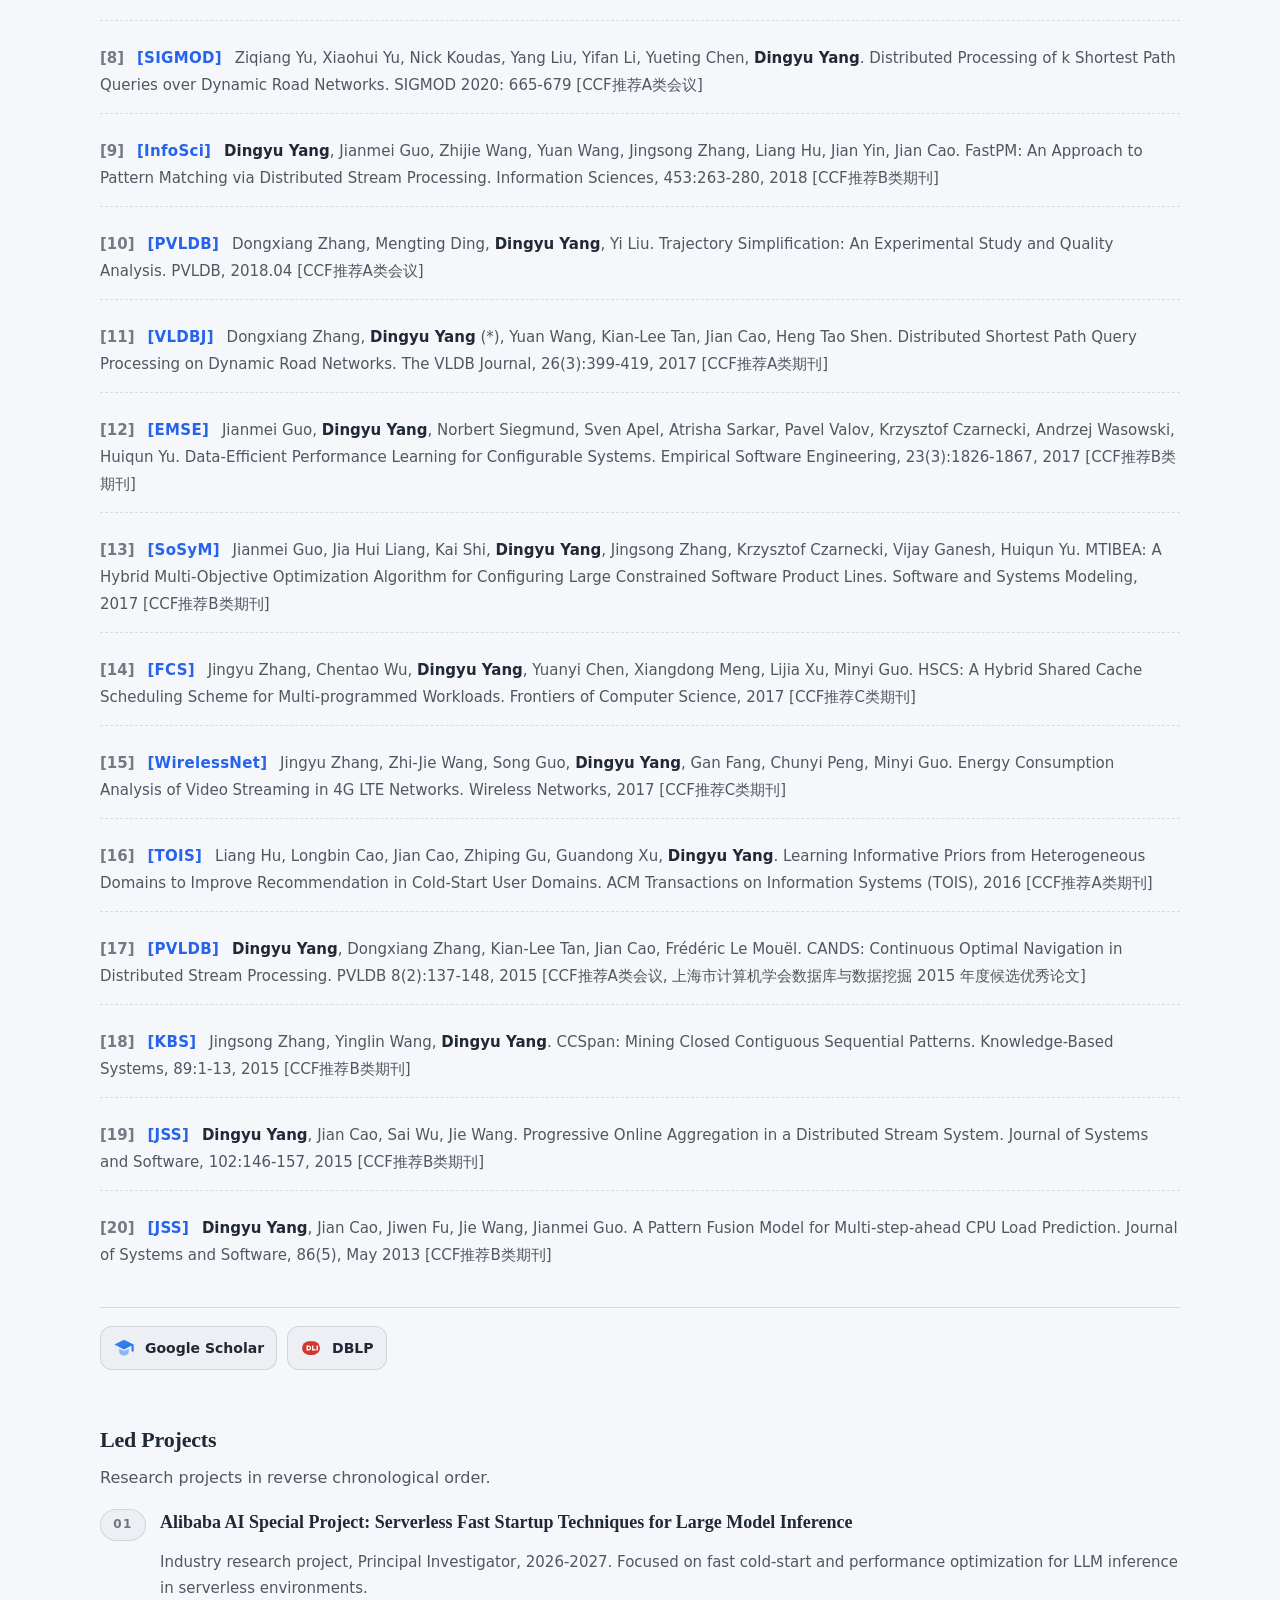
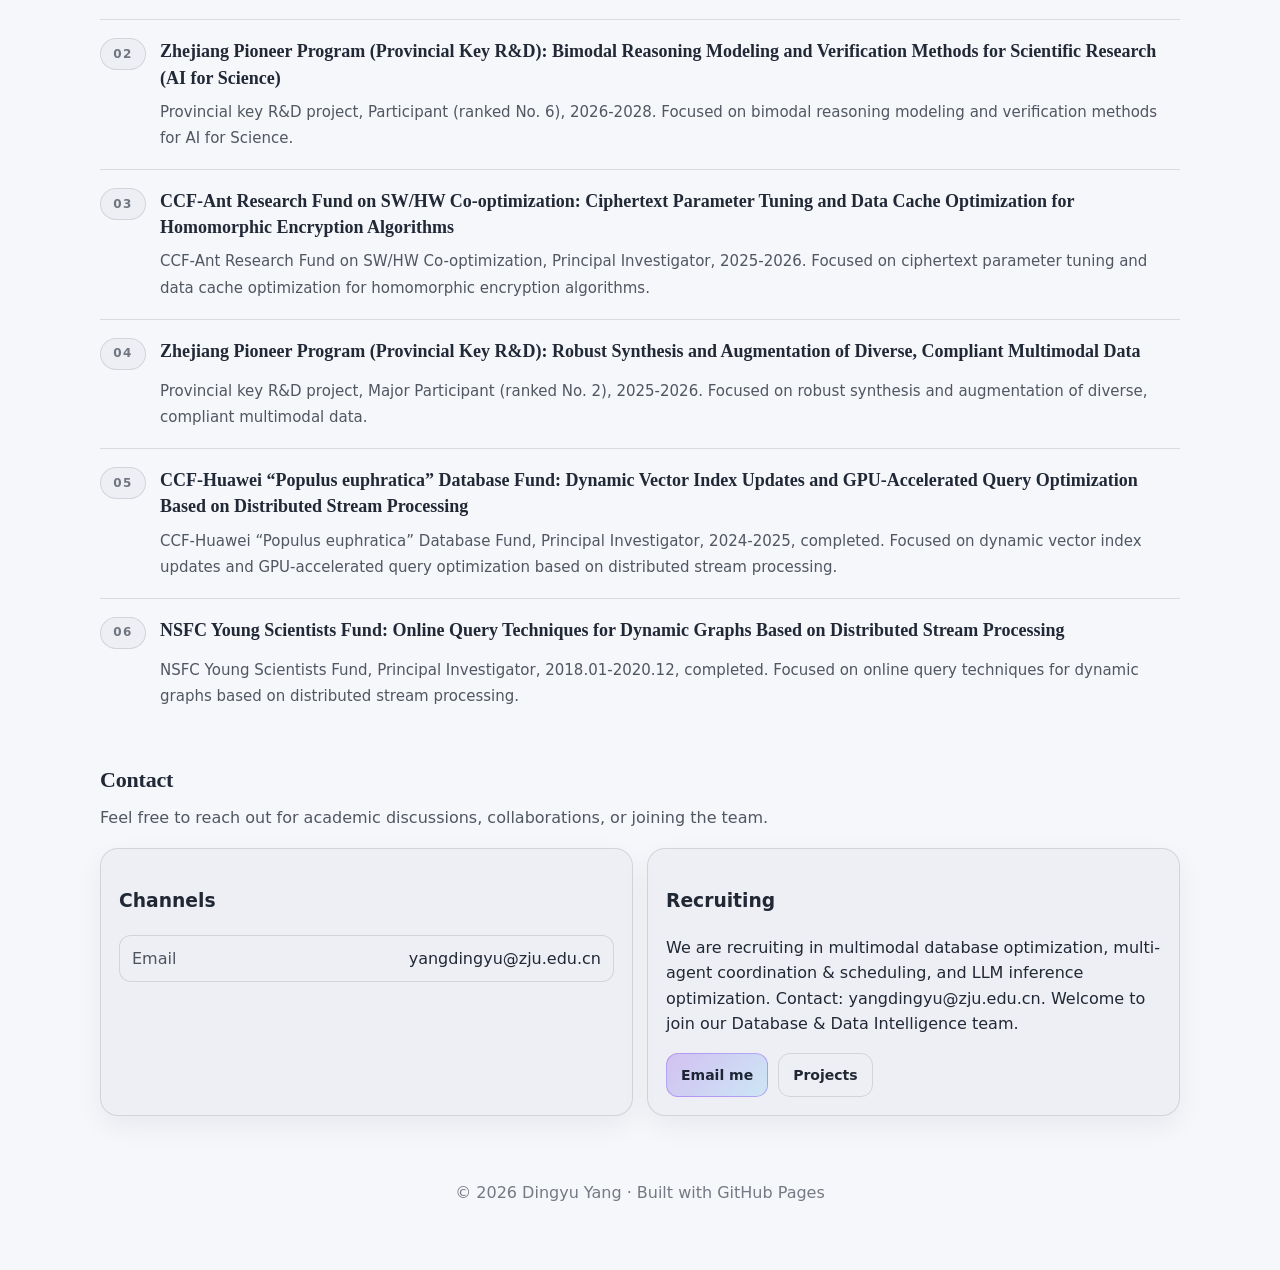
==== commit 02d0eaa9: "Polish homepage layout and add academic links" ====
--- a/public/index.html
+++ b/public/index.html
@@ -26,16 +26,12 @@
 
     <header class="top">
       <div class="container top-inner">
-        <a class="brand" href="./" aria-label="返回首页">
-          <span class="brand-mark" aria-hidden="true"></span>
-          <span class="brand-text" data-i18n="name">杨定裕</span>
-        </a>
+        <a class="brand" href="./" data-i18n="hero.siteTitle">杨定裕个人主页</a>
 
         <nav class="nav" aria-label="主导航">
           <a href="#bio" data-i18n="nav.bio">简介</a>
-          <a href="#research" data-i18n="nav.research">研究方向</a>
+          <a href="#publications" data-i18n="nav.publications">发表论文</a>
           <a href="#projects" data-i18n="nav.projects">主持项目</a>
-          <a href="#publications" data-i18n="nav.publications">发表论文</a>
           <a href="#contact" data-i18n="nav.contact">联系</a>
 
           <button class="icon-btn" type="button" data-lang-toggle>
@@ -74,11 +70,7 @@
             <ul class="meta">
               <li>
                 <span class="dot" aria-hidden="true"></span>
-                <span data-i18n="hero.affiliation"></span>
-              </li>
-              <li>
-                <span class="dot" aria-hidden="true"></span>
-                <span data-i18n="hero.focus"></span>
+                <span class="meta-strong" data-i18n="hero.focus"></span>
               </li>
             </ul>
           </div>
@@ -116,25 +108,47 @@
         </article>
       </section>
 
-      <section id="research" class="section">
-        <div class="section-head">
-          <h2 data-i18n="research.title">研究方向</h2>
-          <p data-i18n="research.lead"></p>
-        </div>
-
-        <div class="grid-3">
-          <article class="card">
-            <h3 data-i18n="research.r1.title">方向一</h3>
-            <p class="muted" data-i18n="research.r1.body"></p>
-          </article>
-          <article class="card">
-            <h3 data-i18n="research.r2.title">方向二</h3>
-            <p class="muted" data-i18n="research.r2.body"></p>
-          </article>
-          <article class="card">
-            <h3 data-i18n="research.r3.title">方向三</h3>
-            <p class="muted" data-i18n="research.r3.body"></p>
-          </article>
+      <section id="publications" class="section">
+        <div class="section-head">
+          <h2 data-i18n="pubs.title">发表论文</h2>
+          <p data-i18n="pubs.lead"></p>
+        </div>
+        <div data-publications></div>
+        <div class="scholar-links" aria-label="Academic Links">
+          <a
+            class="scholar-link"
+            href="https://scholar.google.com/citations?user=vzkukR0AAAAJ"
+            target="_blank"
+            rel="noreferrer"
+            aria-label="Google Scholar"
+            title="Google Scholar"
+          >
+            <img
+              class="profile-logo"
+              src="./assets/google-scholar.svg"
+              alt="Google Scholar"
+              width="22"
+              height="22"
+            />
+            <span>Google Scholar</span>
+          </a>
+          <a
+            class="scholar-link"
+            href="https://dblp.org/pid/119/6899.html"
+            target="_blank"
+            rel="noreferrer"
+            aria-label="DBLP"
+            title="DBLP"
+          >
+            <img
+              class="profile-logo"
+              src="./assets/dblp.svg"
+              alt="DBLP"
+              width="22"
+              height="22"
+            />
+            <span>DBLP</span>
+          </a>
         </div>
       </section>
 
@@ -144,76 +158,48 @@
           <p data-i18n="projects.lead"></p>
         </div>
 
-        <div class="project-list">
-          <article class="card project">
-            <div class="project-top">
-              <h3 data-i18n="projects.p1.title">国家自然科学青年基金</h3>
-              <span class="pill" data-i18n="projects.p1.tag">基金</span>
-            </div>
-            <p data-i18n="projects.p1.body"></p>
-          </article>
-
-          <article class="card project">
-            <div class="project-top">
-              <h3 data-i18n="projects.p2.title">CCF-华为胡杨林基金数据库专项</h3>
-              <span class="pill" data-i18n="projects.p2.tag">基金</span>
-            </div>
-            <p data-i18n="projects.p2.body"></p>
-          </article>
-
-          <article class="card project">
-            <div class="project-top">
-              <h3 data-i18n="projects.p3.title">CCF-蚂蚁软硬协同基金</h3>
-              <span class="pill" data-i18n="projects.p3.tag">基金</span>
-            </div>
-            <p data-i18n="projects.p3.body"></p>
-          </article>
-
-          <article class="card project">
-            <div class="project-top">
-              <h3 data-i18n="projects.p4.title">阿里巴巴 AIR 项目</h3>
-              <span class="pill" data-i18n="projects.p4.tag">Industry</span>
-            </div>
-            <p data-i18n="projects.p4.body"></p>
-          </article>
-        </div>
-      </section>
-
-      <section id="publications" class="section">
-        <div class="section-head">
-          <h2 data-i18n="pubs.title">发表论文</h2>
-          <p data-i18n="pubs.lead"></p>
-        </div>
-
-        <div class="pub-year" aria-label="Year">2026</div>
-        <ol class="pubs">
-          <li class="card pub-item">
-            <div class="pub-head">
-              <span class="pub-idx">[1]</span>
-              <h3 class="pub-title" data-i18n="pubs.y2026.p1.title"></h3>
-            </div>
-            <p class="muted" data-i18n="pubs.y2026.p1.body"></p>
-          </li>
-          <li class="card pub-item">
-            <div class="pub-head">
-              <span class="pub-idx">[2]</span>
-              <h3 class="pub-title" data-i18n="pubs.y2026.p2.title"></h3>
-            </div>
-            <p class="muted" data-i18n="pubs.y2026.p2.body"></p>
-          </li>
-          <li class="card pub-item">
-            <div class="pub-head">
-              <span class="pub-idx">[3]</span>
-              <h3 class="pub-title" data-i18n="pubs.y2026.p3.title"></h3>
-            </div>
-            <p class="muted" data-i18n="pubs.y2026.p3.body"></p>
-          </li>
-          <li class="card pub-item">
-            <div class="pub-head">
-              <span class="pub-idx">[4]</span>
-              <h3 class="pub-title" data-i18n="pubs.y2026.p4.title"></h3>
-            </div>
-            <p class="muted" data-i18n="pubs.y2026.p4.body"></p>
+        <ol class="project-entries">
+          <li class="project-entry">
+            <div class="project-entry-head">
+              <span class="project-index">01</span>
+              <h3 class="project-entry-title" data-i18n="projects.p1.title"></h3>
+            </div>
+            <p class="project-entry-meta" data-i18n="projects.p1.meta"></p>
+          </li>
+          <li class="project-entry">
+            <div class="project-entry-head">
+              <span class="project-index">02</span>
+              <h3 class="project-entry-title" data-i18n="projects.p2.title"></h3>
+            </div>
+            <p class="project-entry-meta" data-i18n="projects.p2.meta"></p>
+          </li>
+          <li class="project-entry">
+            <div class="project-entry-head">
+              <span class="project-index">03</span>
+              <h3 class="project-entry-title" data-i18n="projects.p3.title"></h3>
+            </div>
+            <p class="project-entry-meta" data-i18n="projects.p3.meta"></p>
+          </li>
+          <li class="project-entry">
+            <div class="project-entry-head">
+              <span class="project-index">04</span>
+              <h3 class="project-entry-title" data-i18n="projects.p4.title"></h3>
+            </div>
+            <p class="project-entry-meta" data-i18n="projects.p4.meta"></p>
+          </li>
+          <li class="project-entry">
+            <div class="project-entry-head">
+              <span class="project-index">05</span>
+              <h3 class="project-entry-title" data-i18n="projects.p5.title"></h3>
+            </div>
+            <p class="project-entry-meta" data-i18n="projects.p5.meta"></p>
+          </li>
+          <li class="project-entry">
+            <div class="project-entry-head">
+              <span class="project-index">06</span>
+              <h3 class="project-entry-title" data-i18n="projects.p6.title"></h3>
+            </div>
+            <p class="project-entry-meta" data-i18n="projects.p6.meta"></p>
           </li>
         </ol>
       </section>
@@ -242,7 +228,7 @@
               <a class="btn primary" href="mailto:yangdingyu@zju.edu.cn" data-i18n="contact.joinCta"
                 >邮件联系</a
               >
-              <a class="btn ghost" href="#research" data-i18n="contact.joinMore">看研究方向</a>
+              <a class="btn ghost" href="#projects" data-i18n="contact.joinMore">看项目</a>
             </div>
           </div>
         </div>
--- a/public/assets/style.css
+++ b/public/assets/style.css
@@ -13,6 +13,7 @@
   --radius: 18px;
   --radius-sm: 12px;
   --max: 1080px;
+  --header-height: 74px;
 
   --font: ui-sans-serif, system-ui, -apple-system, "Segoe UI", Roboto,
     "PingFang SC", "Hiragino Sans GB", "Noto Sans CJK SC", "Microsoft YaHei",
@@ -40,10 +41,12 @@
 html,
 body {
   height: 100%;
+  scroll-behavior: smooth;
 }
 
 body {
   margin: 0;
+  padding-top: var(--header-height);
   font-family: var(--font);
   color: var(--text);
   background: var(--bg);
@@ -79,8 +82,10 @@
 }
 
 .top {
-  position: sticky;
+  position: fixed;
   top: 0;
+  left: 0;
+  right: 0;
   z-index: 10;
   backdrop-filter: blur(14px);
   background: rgba(5, 10, 18, 0.55);
@@ -102,19 +107,20 @@
 }
 
 .brand {
-  display: flex;
-  align-items: center;
-  gap: 10px;
+  display: inline-flex;
+  align-items: center;
+  min-height: 24px;
+  color: var(--text);
+  text-decoration: none;
+  font-family: var(--font-serif);
+  font-size: 18px;
   font-weight: 700;
-  letter-spacing: 0.2px;
-}
-
-.brand-mark {
-  width: 28px;
-  height: 28px;
-  border-radius: 10px;
-  background: linear-gradient(135deg, var(--brand), #38bdf8);
-  box-shadow: 0 10px 26px rgba(37, 99, 235, 0.25);
+  letter-spacing: 0.01em;
+  white-space: nowrap;
+}
+
+.brand:hover {
+  text-decoration: none;
 }
 
 .nav {
@@ -129,11 +135,21 @@
   border-radius: 10px;
   color: var(--muted);
   text-decoration: none;
+  transition:
+    color 160ms ease,
+    background-color 160ms ease,
+    box-shadow 160ms ease;
 }
 
 .nav a:hover {
   background: var(--panel);
   color: var(--text);
+}
+
+.nav a.is-active {
+  color: var(--text);
+  background: var(--panel-strong);
+  box-shadow: inset 0 0 0 1px var(--border);
 }
 
 .icon-btn {
@@ -254,6 +270,14 @@
   gap: 10px;
 }
 
+.meta-strong {
+  color: var(--text);
+  font-size: 17px;
+  line-height: 1.5;
+  font-weight: 600;
+  letter-spacing: 0.01em;
+}
+
 .dot {
   width: 8px;
   height: 8px;
@@ -332,8 +356,50 @@
   color: var(--muted);
 }
 
+.scholar-links {
+  display: flex;
+  flex-wrap: wrap;
+  gap: 10px;
+  margin-top: 24px;
+  padding-top: 18px;
+  border-top: 1px solid var(--border);
+}
+
+.scholar-link {
+  display: inline-flex;
+  align-items: center;
+  gap: 10px;
+  padding: 10px 12px;
+  border-radius: 12px;
+  border: 1px solid var(--border);
+  background: var(--panel);
+  color: var(--text);
+  text-decoration: none;
+  font-size: 14px;
+  font-weight: 600;
+  transition:
+    transform 160ms ease,
+    background-color 160ms ease,
+    border-color 160ms ease;
+}
+
+.scholar-link:hover {
+  text-decoration: none;
+  background: var(--panel-strong);
+  border-color: color-mix(in srgb, var(--brand) 40%, var(--border));
+  transform: translateY(-1px);
+}
+
+.profile-logo {
+  width: 22px;
+  height: 22px;
+  display: block;
+  flex: none;
+}
+
 .section {
   padding: 44px 0 8px;
+  scroll-margin-top: calc(var(--header-height) + 18px);
 }
 
 .section-head {
@@ -367,36 +433,59 @@
   gap: 14px;
 }
 
-.project-list {
-  display: grid;
-  grid-template-columns: repeat(3, 1fr);
+.project-entries {
+  list-style: none;
+  margin: 0;
+  padding: 0;
+  display: grid;
+  gap: 18px;
+}
+
+.project-entry {
+  padding: 0 0 18px;
+  border-bottom: 1px solid var(--border);
+}
+
+.project-entry:last-child {
+  padding-bottom: 0;
+  border-bottom: 0;
+}
+
+.project-entry-head {
+  display: grid;
+  grid-template-columns: 46px 1fr;
   gap: 14px;
-}
-
-.project-top {
-  display: flex;
-  align-items: baseline;
-  justify-content: space-between;
-  gap: 10px;
-}
-
-.project h3 {
-  margin: 0;
-}
-
-.project p {
-  margin: 10px 0 12px;
-  color: var(--muted);
-}
-
-.pill {
+  align-items: start;
+}
+
+.project-index {
+  display: inline-flex;
+  align-items: center;
+  justify-content: center;
+  min-height: 32px;
+  border-radius: 999px;
+  background: var(--panel);
+  border: 1px solid var(--border);
+  color: var(--faint);
   font-size: 12px;
-  padding: 5px 10px;
-  border-radius: 999px;
-  border: 1px solid var(--border);
-  color: var(--faint);
-  background: rgba(255, 255, 255, 0.03);
-  white-space: nowrap;
+  font-weight: 700;
+  letter-spacing: 0.12em;
+  font-variant-numeric: tabular-nums;
+}
+
+.project-entry-title {
+  margin: 0;
+  font-size: 18px;
+  line-height: 1.45;
+  font-family: var(--font-serif);
+  color: var(--text);
+}
+
+.project-entry-meta {
+  margin: 8px 0 0 60px;
+  color: var(--muted);
+  font-size: 15px;
+  line-height: 1.75;
 }
 
 .links {
@@ -428,10 +517,14 @@
 }
 
 .pub-year {
-  margin: 8px 0 12px;
-  color: var(--faint);
+  margin: 26px 0 12px;
+  color: var(--text);
   font-weight: 700;
-  letter-spacing: 0.6px;
+  letter-spacing: 0.04em;
+  font-family: var(--font-serif);
+  font-size: 20px;
+  padding-bottom: 8px;
+  border-bottom: 1px solid var(--border);
 }
 
 .pubs {
@@ -439,29 +532,44 @@
   padding: 0;
   margin: 0;
   display: grid;
-  gap: 14px;
+  gap: 10px;
 }
 
 .pub-item {
-  padding: 16px 18px;
-}
-
-.pub-head {
-  display: flex;
-  align-items: baseline;
-  gap: 12px;
+  padding: 14px 0;
+  border-bottom: 1px dashed var(--border);
 }
 
 .pub-idx {
   color: var(--faint);
   font-weight: 800;
   font-variant-numeric: tabular-nums;
-}
-
-.pub-title {
-  margin: 0;
-  font-size: 16px;
-  font-family: var(--font-serif);
+  margin-right: 8px;
+}
+
+.pub-citation {
+  margin: 0;
+  color: var(--muted);
+  font-size: 15px;
+  line-height: 1.8;
+}
+
+.pub-badge {
+  display: inline-flex;
+  align-items: center;
+  margin-right: 8px;
+  color: var(--brand);
+  font-weight: 800;
+  letter-spacing: 0.02em;
+}
+
+.pub-author-strong {
+  color: var(--text);
+  font-weight: 800;
+}
+
+.pub-item:last-child {
+  border-bottom: 0;
 }
 
 .timeline-item {
@@ -526,9 +634,6 @@
 
 @media (max-width: 920px) {
   .hero-grid {
-    grid-template-columns: 1fr;
-  }
-  .project-list {
     grid-template-columns: 1fr;
   }
   .grid-3 {
@@ -540,4 +645,11 @@
   .nav a {
     display: none;
   }
-}
+  .project-entry-head {
+    grid-template-columns: 38px 1fr;
+    gap: 12px;
+  }
+  .project-entry-meta {
+    margin-left: 50px;
+  }
+}
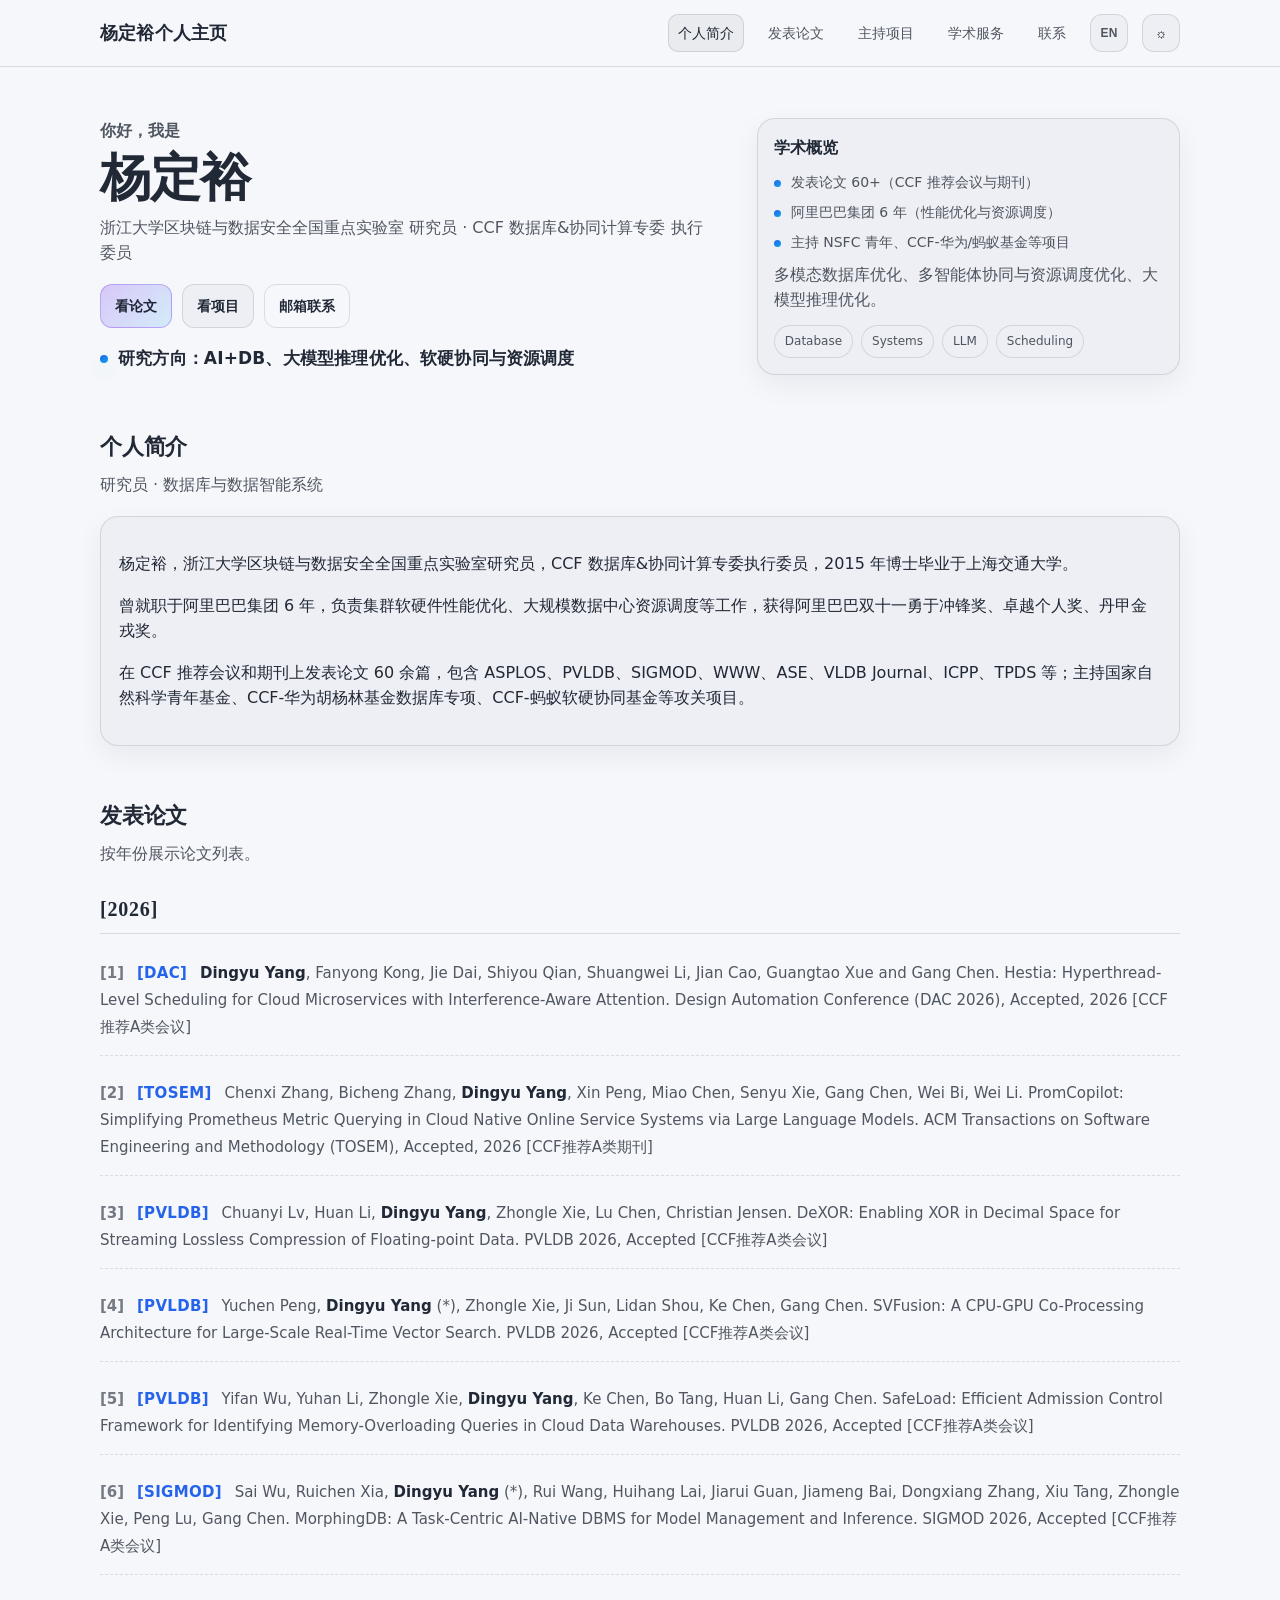
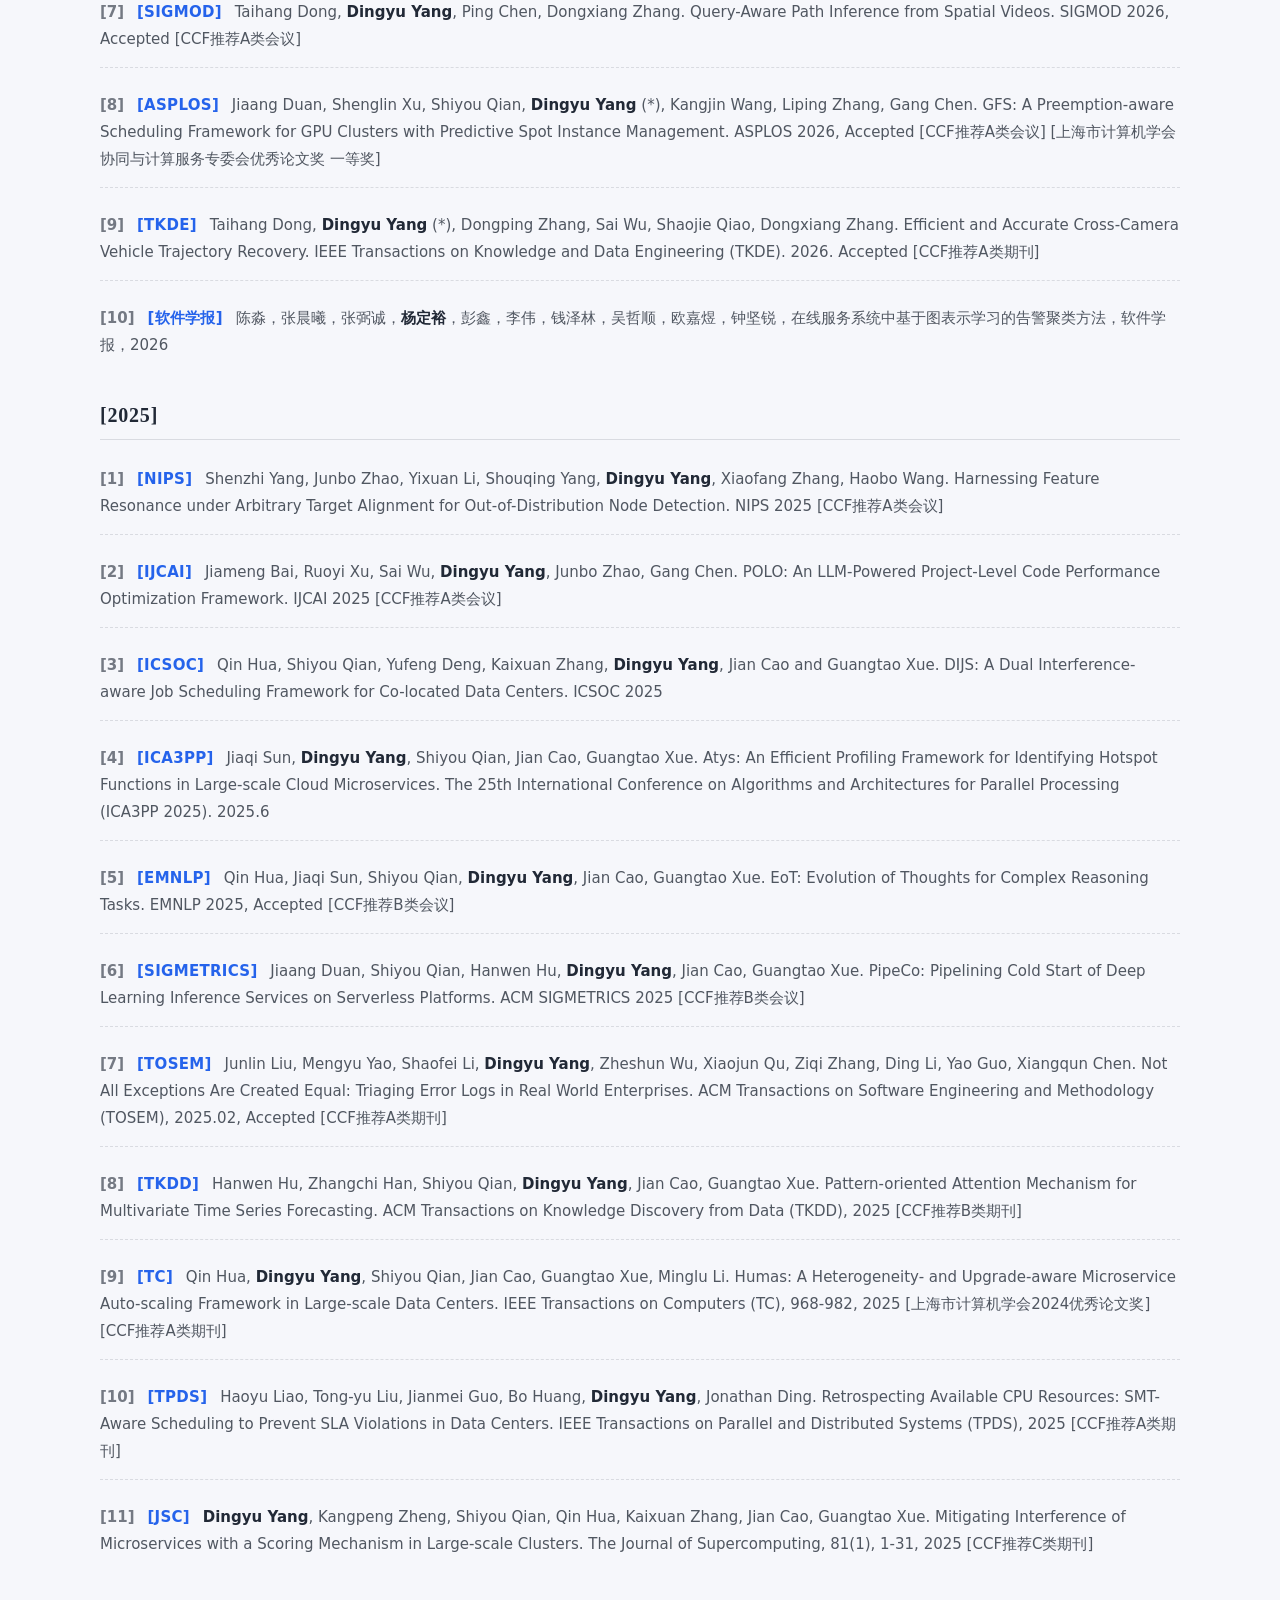
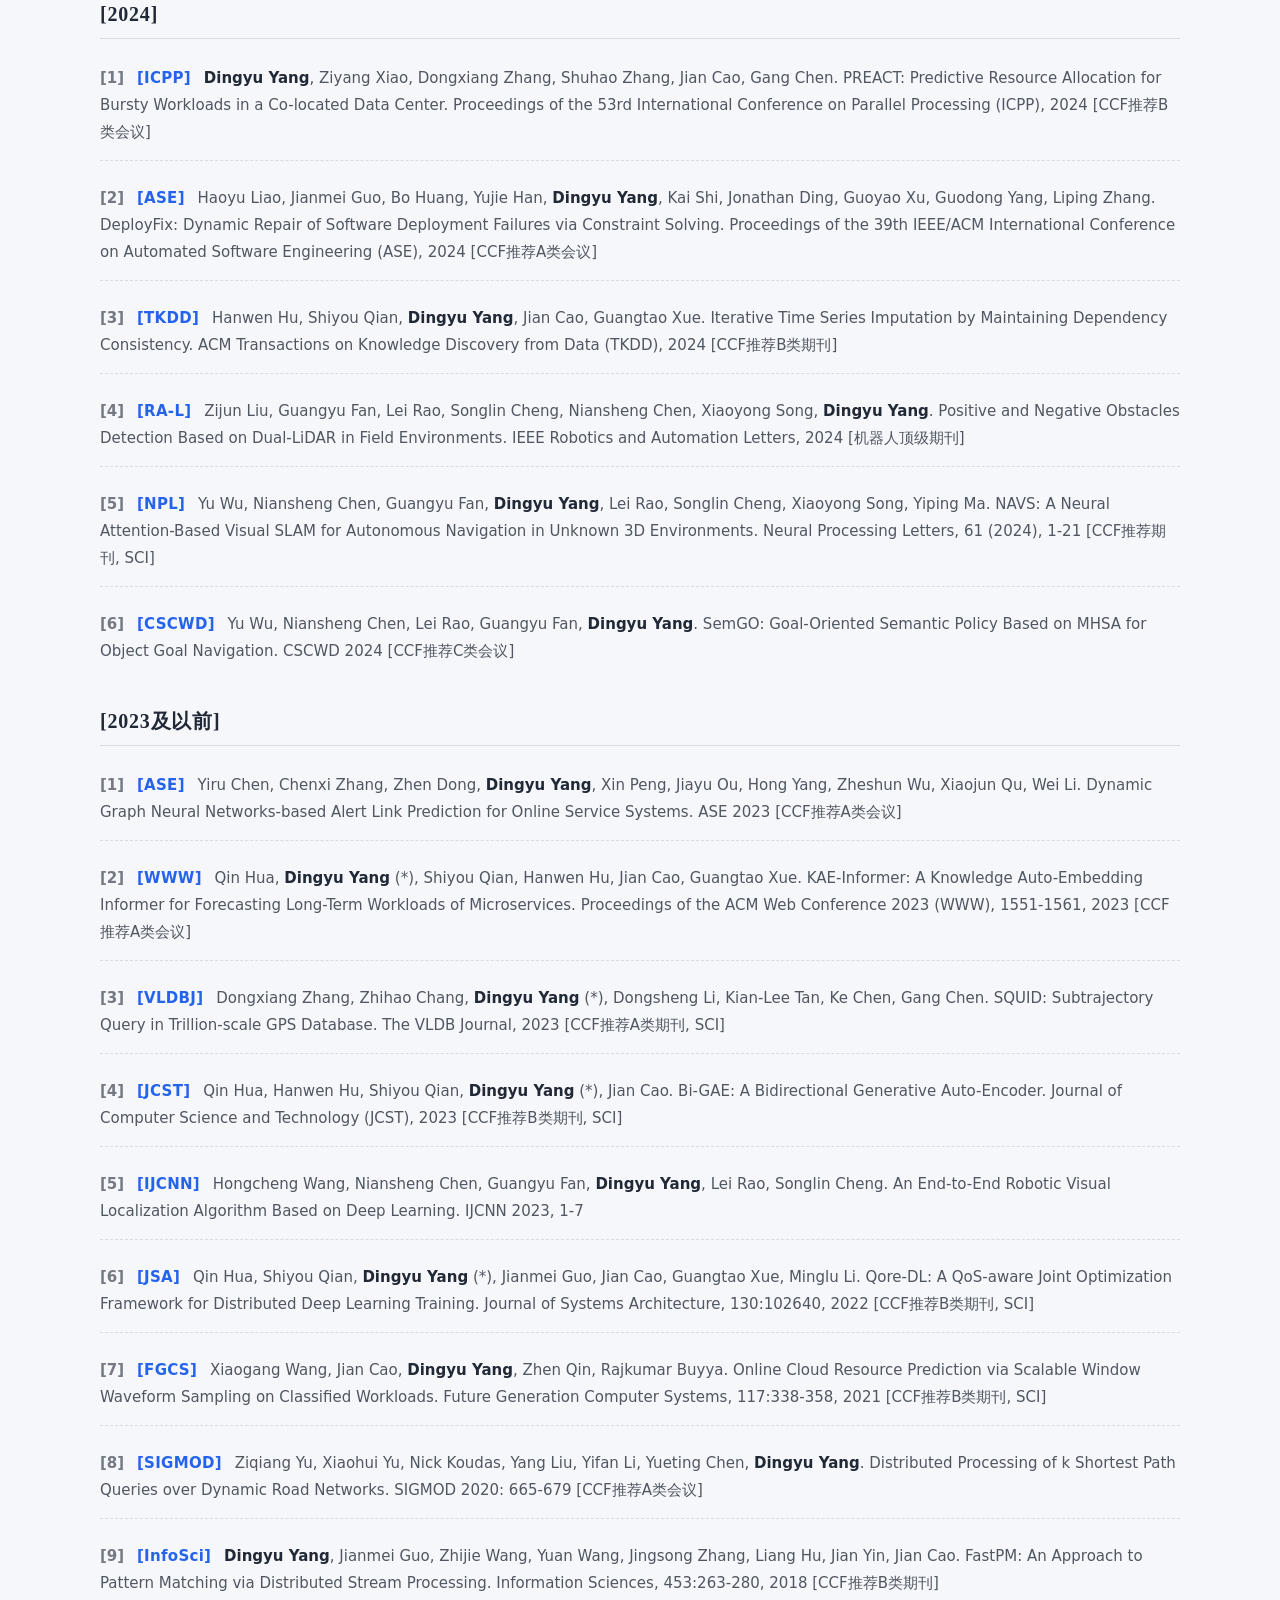
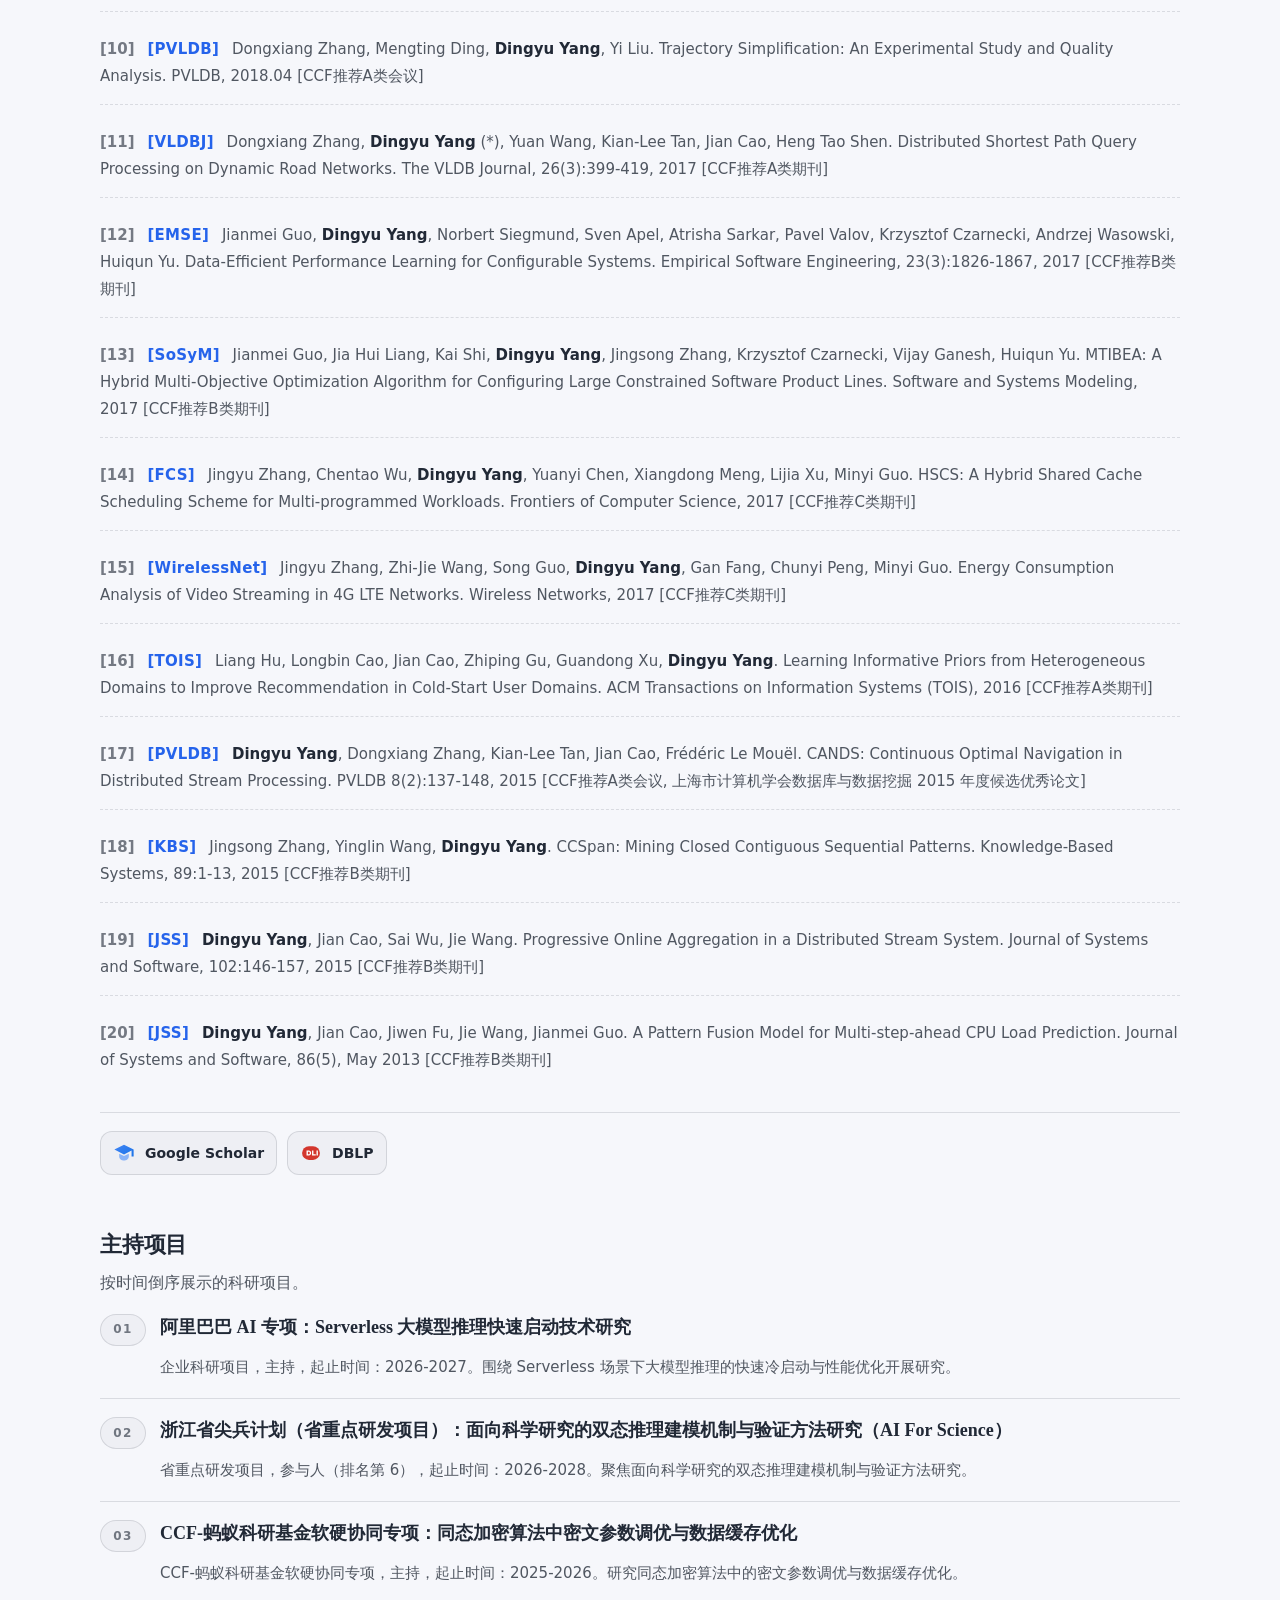
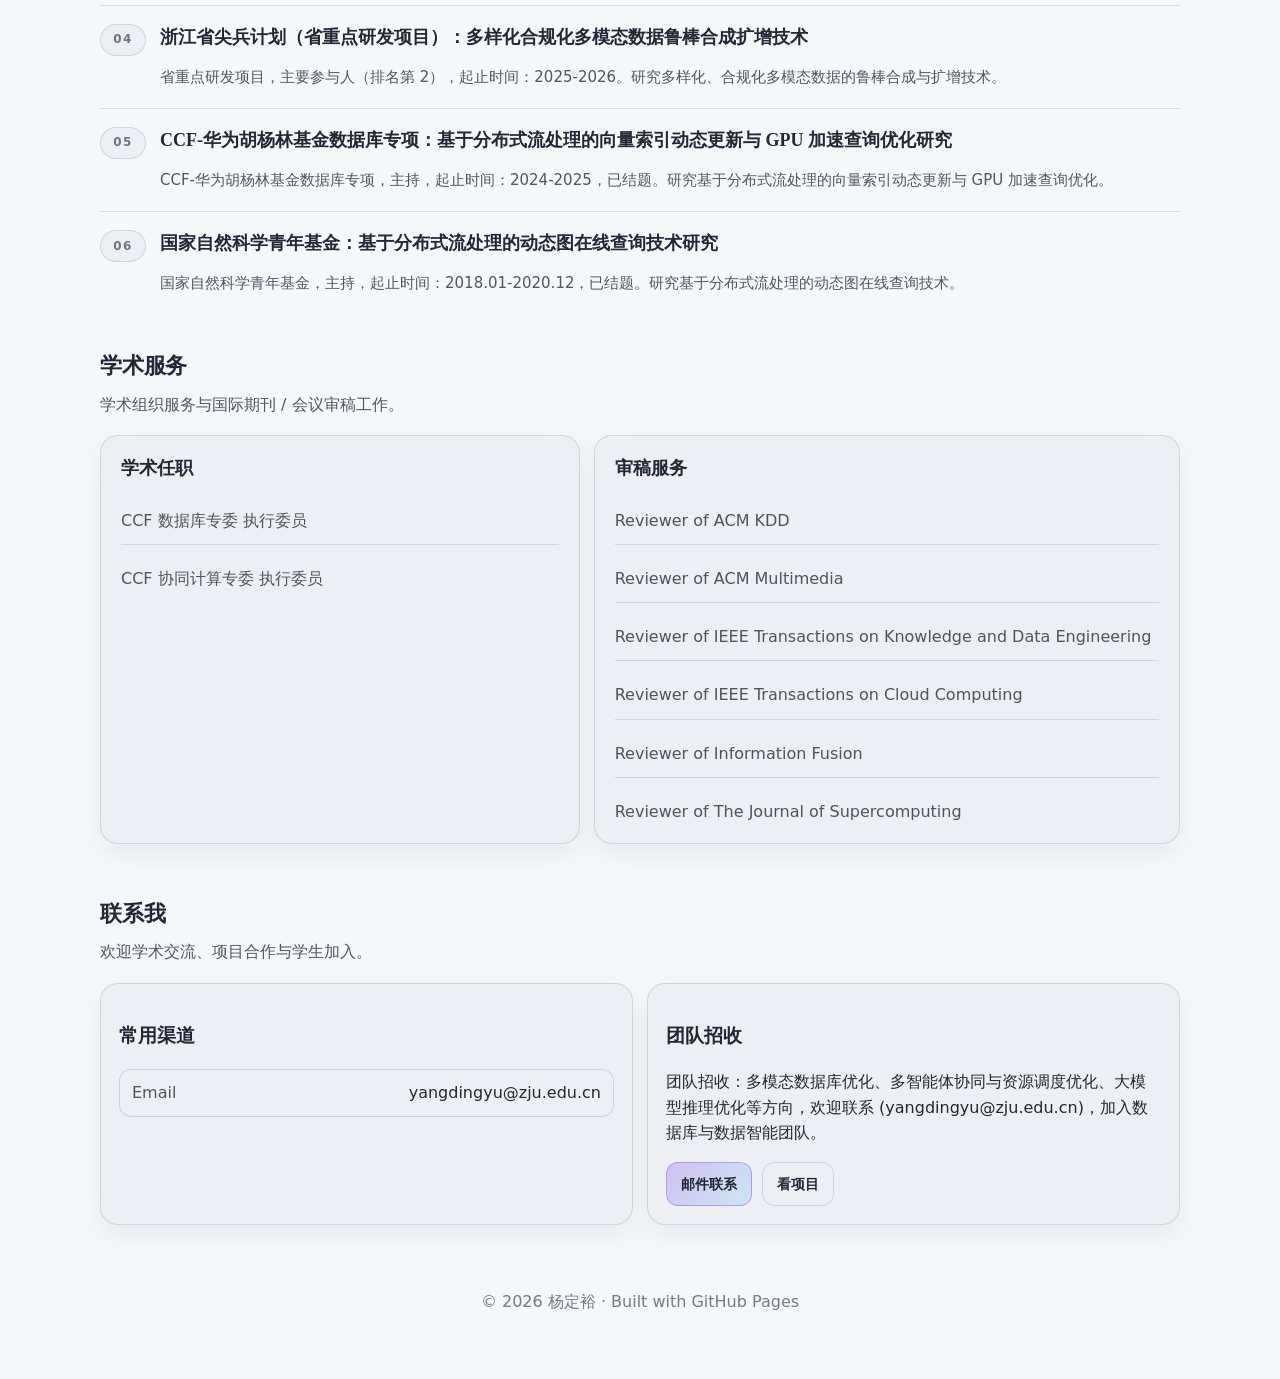
==== commit 10419ded: "Add stats page and academic service section" ====
--- a/public/index.html
+++ b/public/index.html
@@ -18,6 +18,7 @@
 
     <link rel="icon" href="./assets/favicon.svg" type="image/svg+xml" />
     <link rel="stylesheet" href="./assets/style.css" />
+    <script src="./assets/site-config.js"></script>
     <script defer src="./assets/main.js"></script>
   </head>
 
@@ -32,6 +33,7 @@
           <a href="#bio" data-i18n="nav.bio">简介</a>
           <a href="#publications" data-i18n="nav.publications">发表论文</a>
           <a href="#projects" data-i18n="nav.projects">主持项目</a>
+          <a href="#service" data-i18n="nav.service">学术服务</a>
           <a href="#contact" data-i18n="nav.contact">联系</a>
 
           <button class="icon-btn" type="button" data-lang-toggle>
@@ -204,6 +206,35 @@
         </ol>
       </section>
 
+      <section id="service" class="section">
+        <div class="section-head">
+          <h2 data-i18n="service.title">学术服务</h2>
+          <p data-i18n="service.lead"></p>
+        </div>
+
+        <div class="service-grid">
+          <article class="card service-card">
+            <h3 class="service-card-title" data-i18n="service.committeeTitle">学术任职</h3>
+            <ul class="service-list">
+              <li class="service-item" data-i18n="service.committee1"></li>
+              <li class="service-item" data-i18n="service.committee2"></li>
+            </ul>
+          </article>
+
+          <article class="card service-card">
+            <h3 class="service-card-title" data-i18n="service.reviewTitle">审稿服务</h3>
+            <ul class="service-list">
+              <li class="service-item" data-i18n="service.review1"></li>
+              <li class="service-item" data-i18n="service.review2"></li>
+              <li class="service-item" data-i18n="service.review3"></li>
+              <li class="service-item" data-i18n="service.review4"></li>
+              <li class="service-item" data-i18n="service.review5"></li>
+              <li class="service-item" data-i18n="service.review6"></li>
+            </ul>
+          </article>
+        </div>
+      </section>
+
       <section id="contact" class="section">
         <div class="section-head">
           <h2 data-i18n="contact.title">联系我</h2>
--- a/public/assets/style.css
+++ b/public/assets/style.css
@@ -402,6 +402,10 @@
   scroll-margin-top: calc(var(--header-height) + 18px);
 }
 
+.section-compact {
+  padding-top: 24px;
+}
+
 .section-head {
   display: grid;
   gap: 8px;
@@ -431,6 +435,87 @@
   display: grid;
   grid-template-columns: 1fr 1fr;
   gap: 14px;
+}
+
+.stats-grid {
+  display: grid;
+  grid-template-columns: repeat(3, 1fr);
+  gap: 14px;
+}
+
+.stat-card {
+  padding: 18px 20px;
+}
+
+.stat-label {
+  margin: 0 0 10px;
+  color: var(--faint);
+  font-size: 12px;
+  font-weight: 700;
+  letter-spacing: 0.08em;
+  text-transform: uppercase;
+}
+
+.stat-value {
+  margin: 0;
+  font-size: 28px;
+  line-height: 1.15;
+  font-family: var(--font-serif);
+  color: var(--text);
+}
+
+.stat-fallback {
+  font-size: 16px;
+  color: var(--muted);
+  font-family: var(--font);
+}
+
+.stat-note {
+  margin: 0;
+  color: var(--muted);
+  font-size: 15px;
+  line-height: 1.65;
+}
+
+.stats-help-card {
+  margin-top: 16px;
+  padding: 18px 20px;
+}
+
+.service-grid {
+  display: grid;
+  grid-template-columns: 0.9fr 1.1fr;
+  gap: 14px;
+}
+
+.service-card {
+  padding: 18px 20px;
+}
+
+.service-card-title {
+  margin: 0 0 14px;
+  font-size: 18px;
+  font-family: var(--font-serif);
+}
+
+.service-list {
+  margin: 0;
+  padding: 0;
+  list-style: none;
+  display: grid;
+  gap: 10px;
+}
+
+.service-item {
+  padding: 10px 0;
+  border-bottom: 1px solid var(--border);
+  color: var(--muted);
+  line-height: 1.7;
+}
+
+.service-item:last-child {
+  border-bottom: 0;
+  padding-bottom: 0;
 }
 
 .project-entries {
@@ -640,6 +725,12 @@
     grid-template-columns: 1fr;
   }
   .grid-2 {
+    grid-template-columns: 1fr;
+  }
+  .stats-grid {
+    grid-template-columns: 1fr;
+  }
+  .service-grid {
     grid-template-columns: 1fr;
   }
   .nav a {
